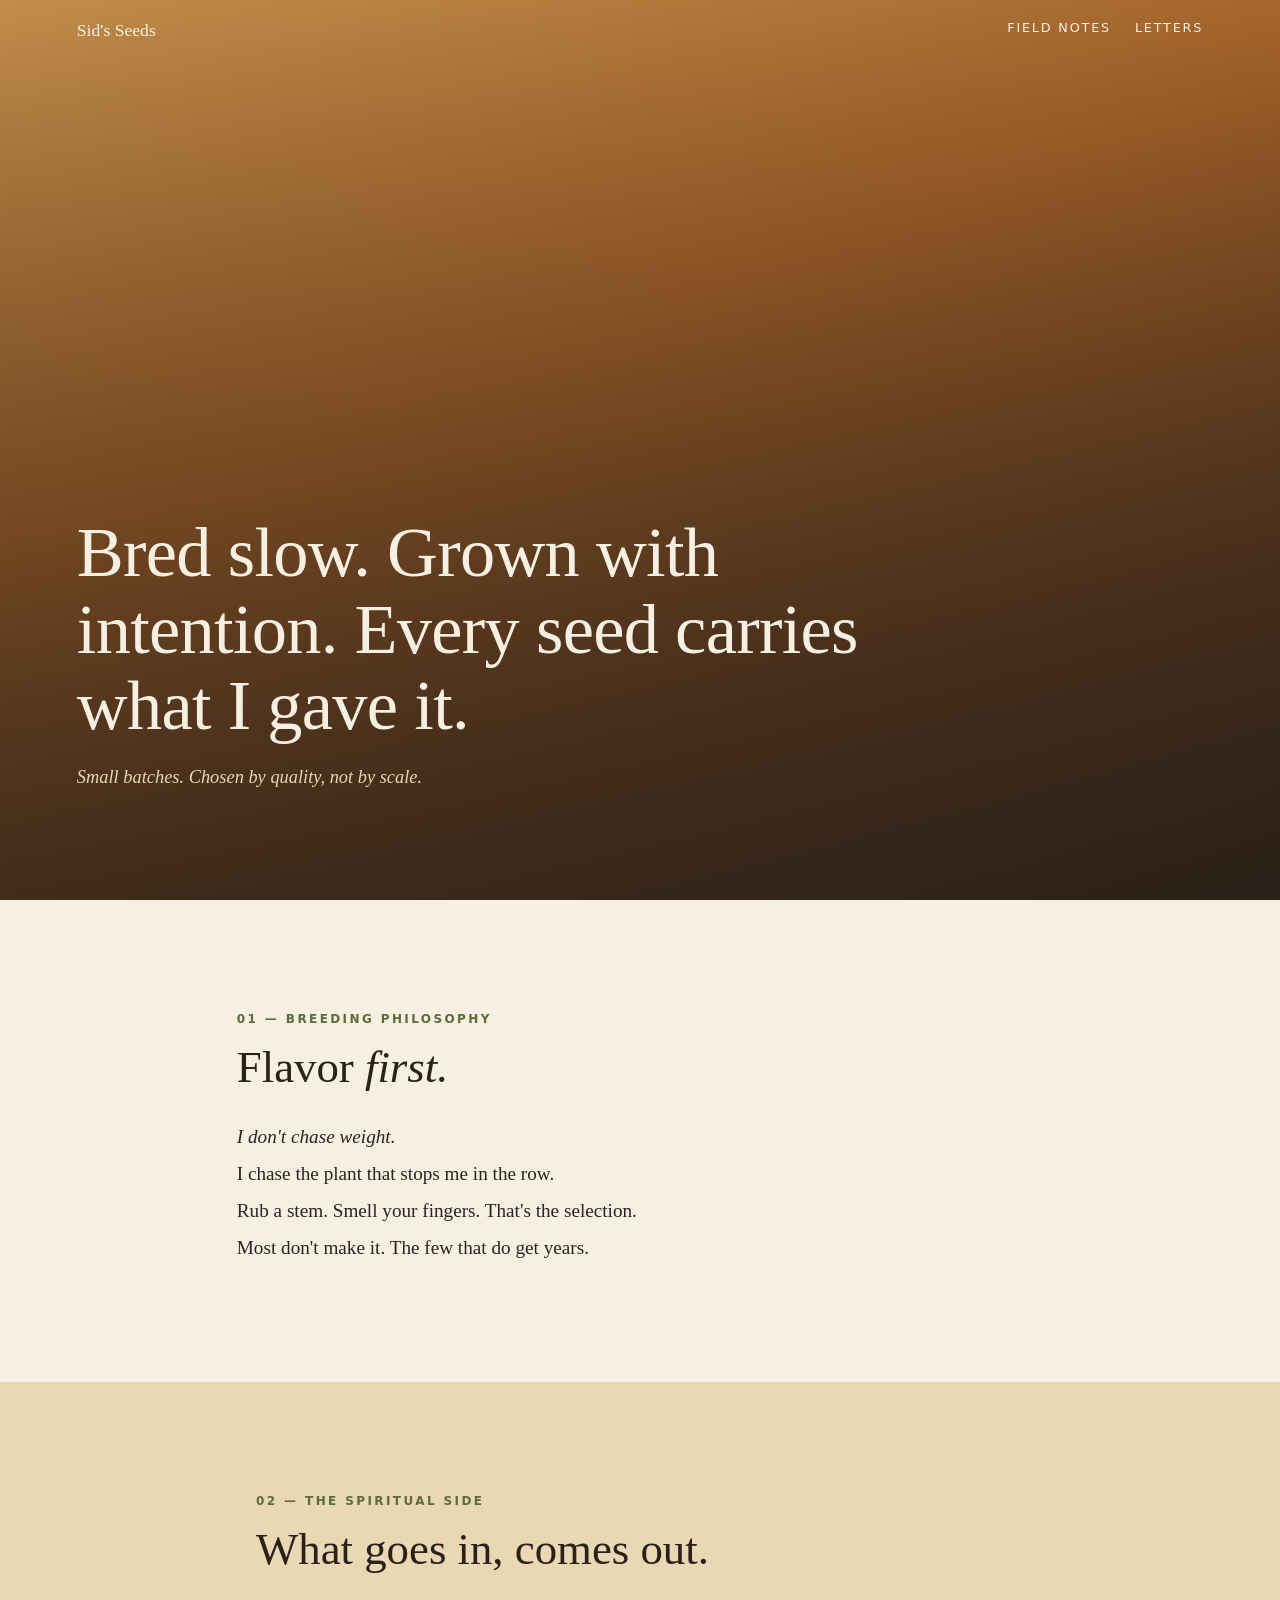
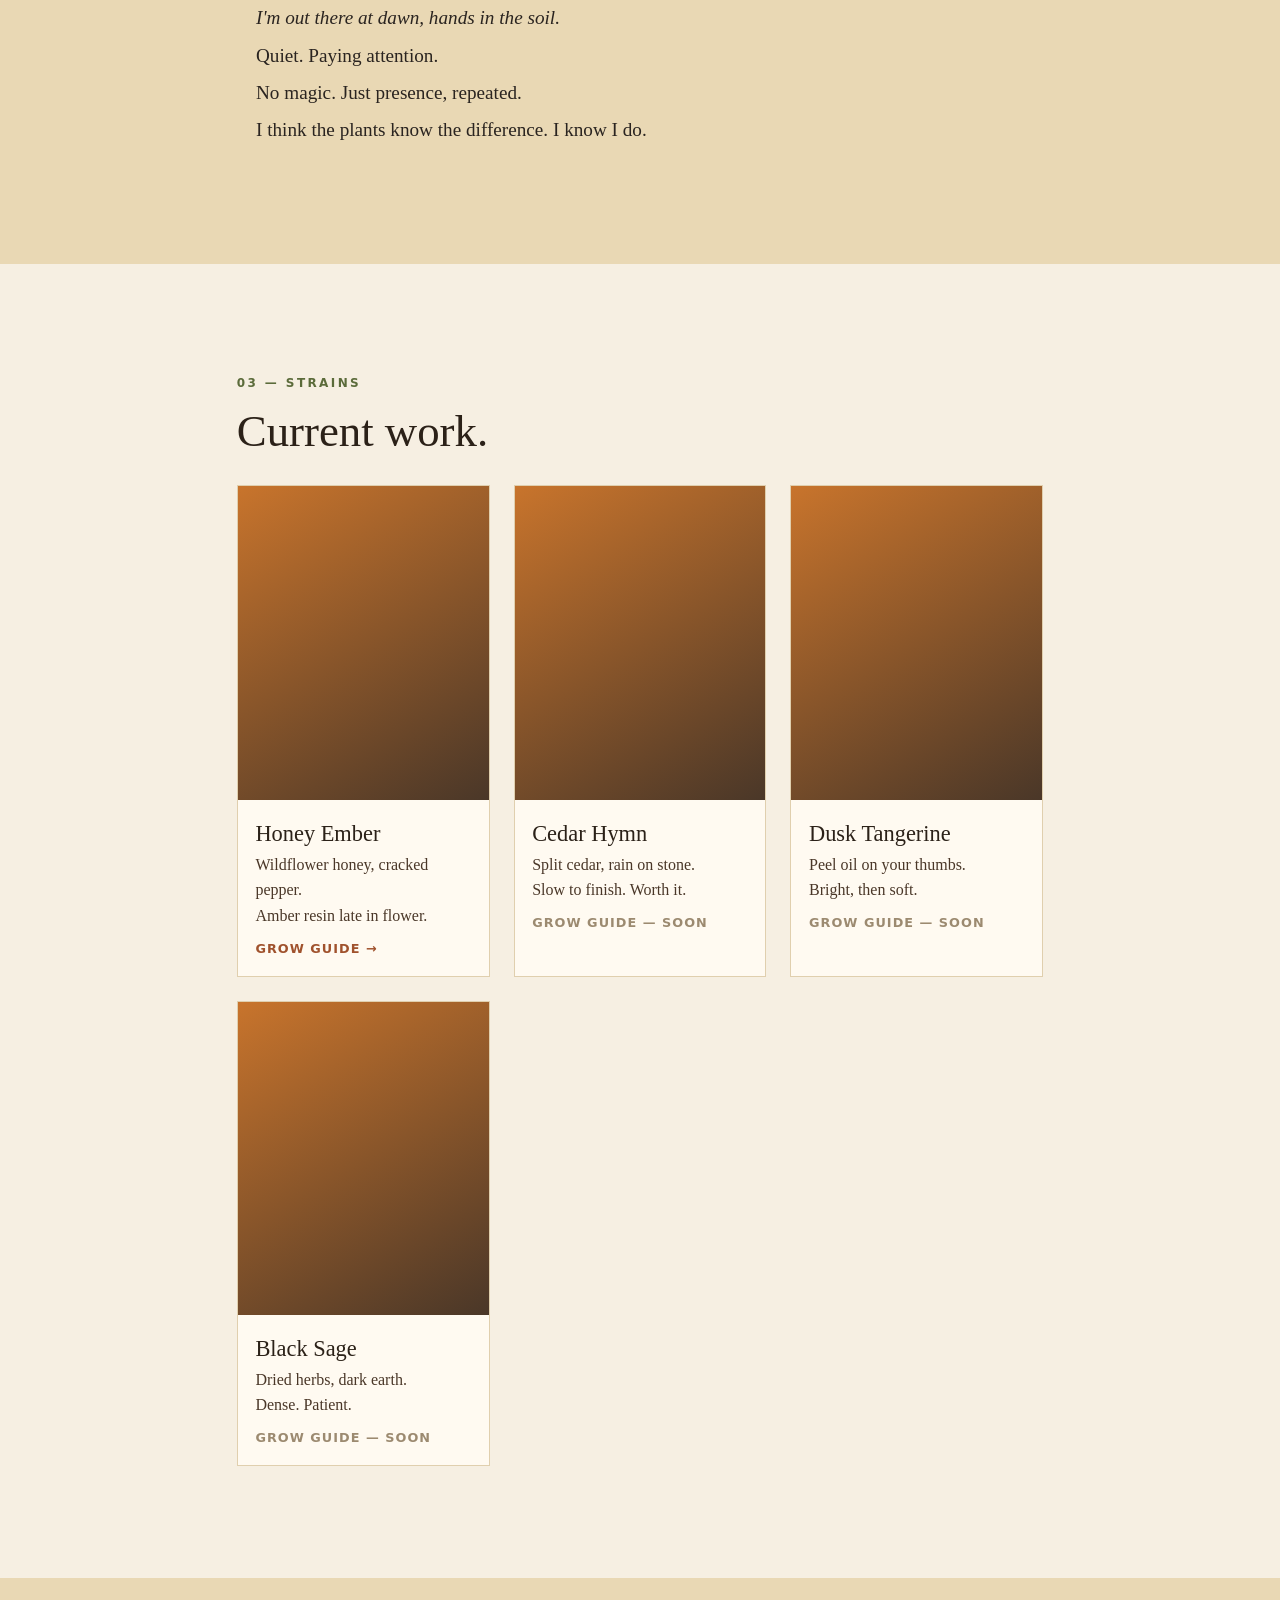
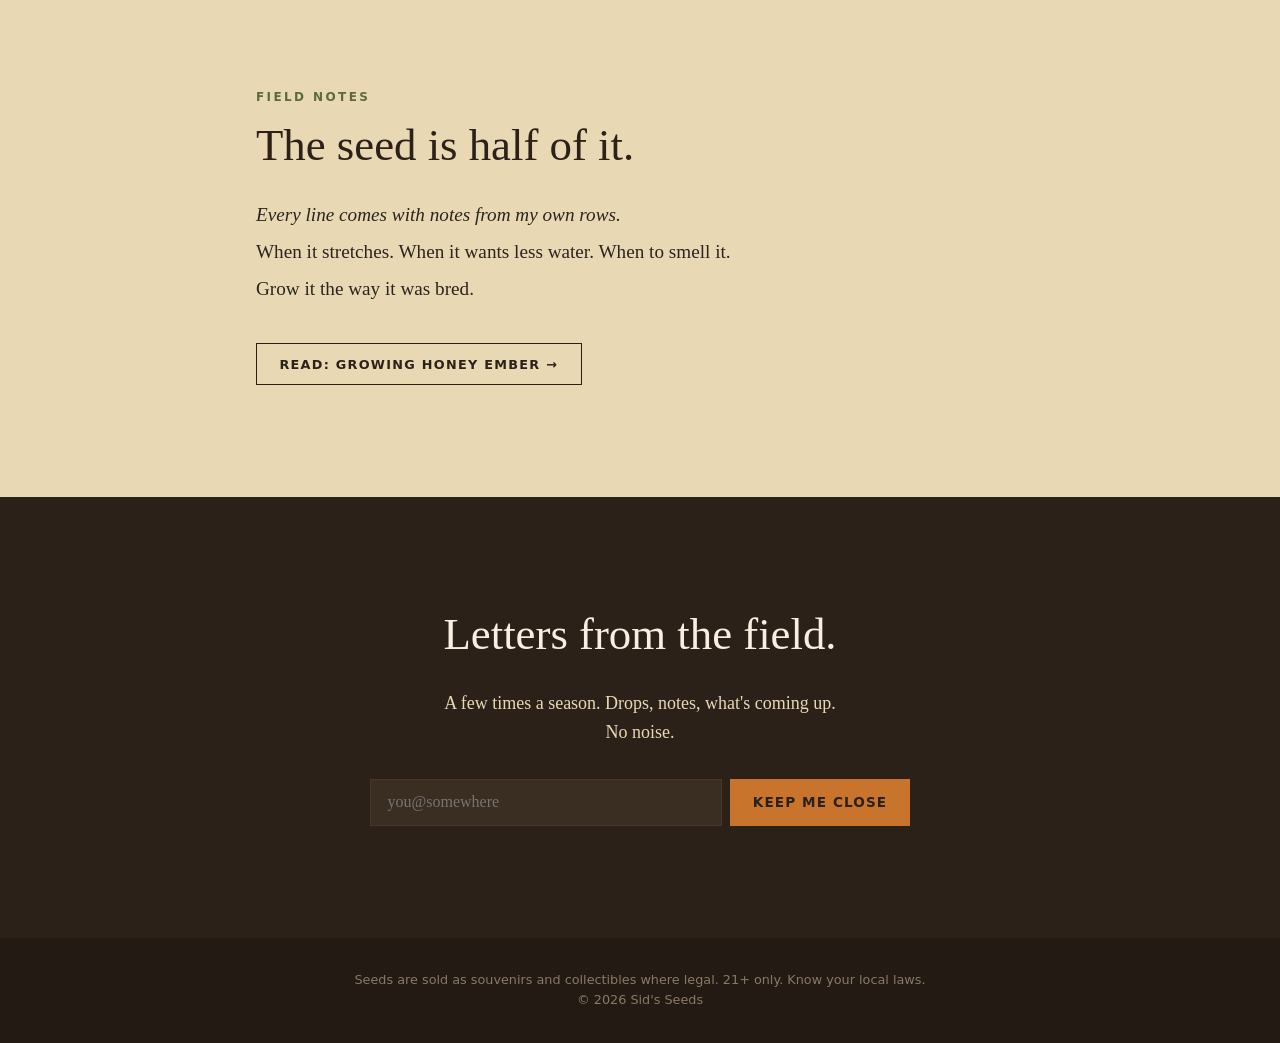
==== index.html @ 4c08809c "Flavor first" ====
<!DOCTYPE html>
<html lang="en">
<head>
<meta charset="utf-8">
<meta name="viewport" content="width=device-width, initial-scale=1">
<title>Sid's Seeds — Bred slow</title>
<meta name="description" content="Small-batch cannabis genetics bred for flavor and terpenes.">
<link rel="stylesheet" href="css/style.css">
</head>
<body>
<!-- PLACEHOLDER IMAGE: replace images/hero-golden-hour.jpg with your own golden-hour plant photo. Gradient shows until then. -->
<header class="hero">
  <nav class="nav"><a href="index.html" class="mark">Sid's Seeds</a><a href="#notes">Field notes</a><a href="#list">Letters</a></nav>
  <div class="hero-inner">
    <h1>Bred slow. Grown with intention. Every seed carries what I gave it.</h1>
    <p class="lede">Small batches. Chosen by quality, not by scale.</p>
  </div>
</header>

<main>
<section id="philosophy" class="section">
  <p class="eyebrow">01 — Breeding philosophy</p>
  <h2>Flavor <em>first.</em></h2>
  <div class="lines">
    <p>I don't chase weight.</p>
    <p>I chase the plant that stops me in the row.</p>
    <p>Rub a stem. Smell your fingers. That's the selection.</p>
    <p>Most don't make it. The few that do get years.</p>
  </div>
</section>

<section id="spirit" class="section alt">
  <p class="eyebrow">02 — The spiritual side</p>
  <h2>What goes in, comes out.</h2>
  <div class="lines">
    <p>I'm out there at dawn, hands in the soil.</p>
    <p>Quiet. Paying attention.</p>
    <p>No magic. Just presence, repeated.</p>
    <p>I think the plants know the difference. I know I do.</p>
  </div>
</section>

<section id="strains" class="section">
  <p class="eyebrow">03 — Strains</p>
  <h2>Current work.</h2>
  <!-- PLACEHOLDER STRAINS: names, notes, and images below are invented placeholders. Replace with real lines. -->
  <div class="cards">
    <article class="card">
      <div class="card-img" style="background:url('images/strain-honey-ember.jpg') center/cover,linear-gradient(150deg,var(--ember),var(--bark))"></div>
      <h3>Honey Ember</h3>
      <p>Wildflower honey, cracked pepper.</p>
      <p>Amber resin late in flower.</p>
      <a href="grow/honey-ember.html">Grow guide →</a>
    </article>
    <article class="card">
      <div class="card-img" style="background:url('images/strain-cedar-hymn.jpg') center/cover,linear-gradient(150deg,var(--ember),var(--bark))"></div>
      <h3>Cedar Hymn</h3>
      <p>Split cedar, rain on stone.</p>
      <p>Slow to finish. Worth it.</p>
      <a href="#notes" class="soon">Grow guide — soon</a>
    </article>
    <article class="card">
      <div class="card-img" style="background:url('images/strain-dusk-tangerine.jpg') center/cover,linear-gradient(150deg,var(--ember),var(--bark))"></div>
      <h3>Dusk Tangerine</h3>
      <p>Peel oil on your thumbs.</p>
      <p>Bright, then soft.</p>
      <a href="#notes" class="soon">Grow guide — soon</a>
    </article>
    <article class="card">
      <div class="card-img" style="background:url('images/strain-black-sage.jpg') center/cover,linear-gradient(150deg,var(--ember),var(--bark))"></div>
      <h3>Black Sage</h3>
      <p>Dried herbs, dark earth.</p>
      <p>Dense. Patient.</p>
      <a href="#notes" class="soon">Grow guide — soon</a>
    </article>
  </div>
</section>

<section id="notes" class="section alt">
  <p class="eyebrow">Field notes</p>
  <h2>The seed is half of it.</h2>
  <div class="lines">
    <p>Every line comes with notes from my own rows.</p>
    <p>When it stretches. When it wants less water. When to smell it.</p>
    <p>Grow it the way it was bred.</p>
  </div>
  <p><a class="btn-ghost" href="grow/honey-ember.html">Read: Growing Honey Ember →</a></p>
</section>

<section id="list" class="section invite">
  <h2>Letters from the field.</h2>
  <p>A few times a season. Drops, notes, what's coming up.<br>No noise.</p>
  <!-- No backend: wire action/method to your email provider (see README). -->
  <form class="signup" action="#" method="post" onsubmit="return seedSignup(event)">
    <label for="email" class="sr">Email</label>
    <input id="email" name="email" type="email" placeholder="you@somewhere" required>
    <button type="submit">Keep me close</button>
  </form>
  <p class="form-msg" id="form-msg" hidden>Thank you. I'll write when there's something worth saying.</p>
</section>
</main>

<footer class="footer">
  <p>Seeds are sold as souvenirs and collectibles where legal. 21+ only. Know your local laws.</p>
  <p>© 2026 Sid's Seeds</p>
</footer>
<script src="js/main.js"></script>
</body>
</html>
---- css/style.css ----
:root{
  --soil:#2b2118; --bark:#4a3728; --clay:#a0522d; --ember:#c8742c;
  --wheat:#e9d8b4; --cream:#f6efe2; --moss:#5b6b3a; --ink:#2a2420;
  --serif:"Iowan Old Style","Palatino Linotype",Palatino,Georgia,serif;
  --sans:"Avenir Next","Segoe UI",system-ui,sans-serif;
}
*{box-sizing:border-box;margin:0}
body{background:var(--cream);color:var(--ink);font:18px/1.6 var(--serif)}
a{color:var(--clay)}
.sr{position:absolute;left:-9999px}
.hero{
  --hero:url('../images/hero-golden-hour.jpg');
  min-height:100vh;display:flex;flex-direction:column;color:var(--cream);
  background:linear-gradient(180deg,rgba(43,33,24,.25),rgba(43,33,24,.75)),
    var(--hero) center/cover no-repeat,
    linear-gradient(160deg,#f2b25c 0%,#c8742c 40%,#6b3f1f 75%,#2b2118 100%);
}
.hero-small{min-height:55vh}
.nav{display:flex;gap:1.5rem;padding:1.25rem 6vw;font:500 .8rem var(--sans);letter-spacing:.14em;text-transform:uppercase}
.nav a{color:var(--cream);text-decoration:none}
.nav .mark{margin-right:auto;font-family:var(--serif);text-transform:none;letter-spacing:0;font-size:1.1rem}
.hero-inner{margin:auto 0 12vh;padding:0 6vw;max-width:62rem}
.hero h1{font-weight:400;font-size:clamp(2.1rem,6vw,4.4rem);line-height:1.08;letter-spacing:-.01em}
.lede{margin-top:1.25rem;font-style:italic;color:var(--wheat);font-size:1.15rem}
.section{padding:clamp(4rem,10vw,7rem) 6vw;max-width:60rem;margin:0 auto}
.alt{background:var(--wheat);max-width:none}
.alt>*{max-width:48rem;margin-left:auto;margin-right:auto}
.eyebrow{font:600 .75rem var(--sans);letter-spacing:.2em;text-transform:uppercase;color:var(--moss);margin-bottom:1rem}
.hero .eyebrow{color:var(--wheat)}
h2{font-weight:400;font-size:clamp(1.8rem,4vw,2.8rem);line-height:1.15;margin-bottom:1.75rem;color:var(--soil)}
.lines p{margin:.4rem 0;font-size:1.2rem}
.lines p:first-child{font-style:italic}
.cards{display:grid;gap:1.5rem;grid-template-columns:repeat(auto-fit,minmax(13rem,1fr))}
.card{background:#fffaf1;border:1px solid #e0cfae;padding:0 0 1.25rem}
.card-img{aspect-ratio:4/5;background:linear-gradient(rgba(0,0,0,0),rgba(0,0,0,0)),var(--img) center/cover,linear-gradient(150deg,var(--ember),var(--bark));margin-bottom:1rem}
.card h3,.card p,.card a{padding:0 1.1rem}
.card h3{font-weight:400;font-size:1.4rem;color:var(--soil)}
.card p{font-size:1rem;color:var(--bark)}
.card a{display:block;margin-top:.75rem;font:600 .8rem var(--sans);letter-spacing:.08em;text-transform:uppercase;text-decoration:none}
.card .soon{color:#9c8a70}
.btn-ghost{display:inline-block;margin-top:2rem;padding:.8rem 1.4rem;border:1px solid var(--soil);color:var(--soil);text-decoration:none;font:600 .8rem var(--sans);letter-spacing:.1em;text-transform:uppercase}
.btn-ghost:hover{background:var(--soil);color:var(--cream)}
.invite{text-align:center;max-width:none;background:var(--soil);color:var(--wheat)}
.invite h2{color:var(--cream)}
.signup{display:flex;gap:.5rem;justify-content:center;flex-wrap:wrap;margin-top:2rem}
.signup input{flex:1 1 16rem;max-width:22rem;padding:.85rem 1rem;border:1px solid var(--bark);background:#3a2d22;color:var(--cream);font:1rem var(--serif)}
.signup button{padding:.85rem 1.4rem;border:0;background:var(--ember);color:var(--soil);font:600 .85rem var(--sans);letter-spacing:.08em;text-transform:uppercase;cursor:pointer}
.form-msg{margin-top:2rem;font-style:italic}
.footer{padding:2rem 6vw;font:.8rem/1.6 var(--sans);color:#8a7a64;text-align:center;background:#221a13}
@media(max-width:600px){body{font-size:17px}.nav{gap:1rem}.nav a:not(.mark){font-size:.7rem}}
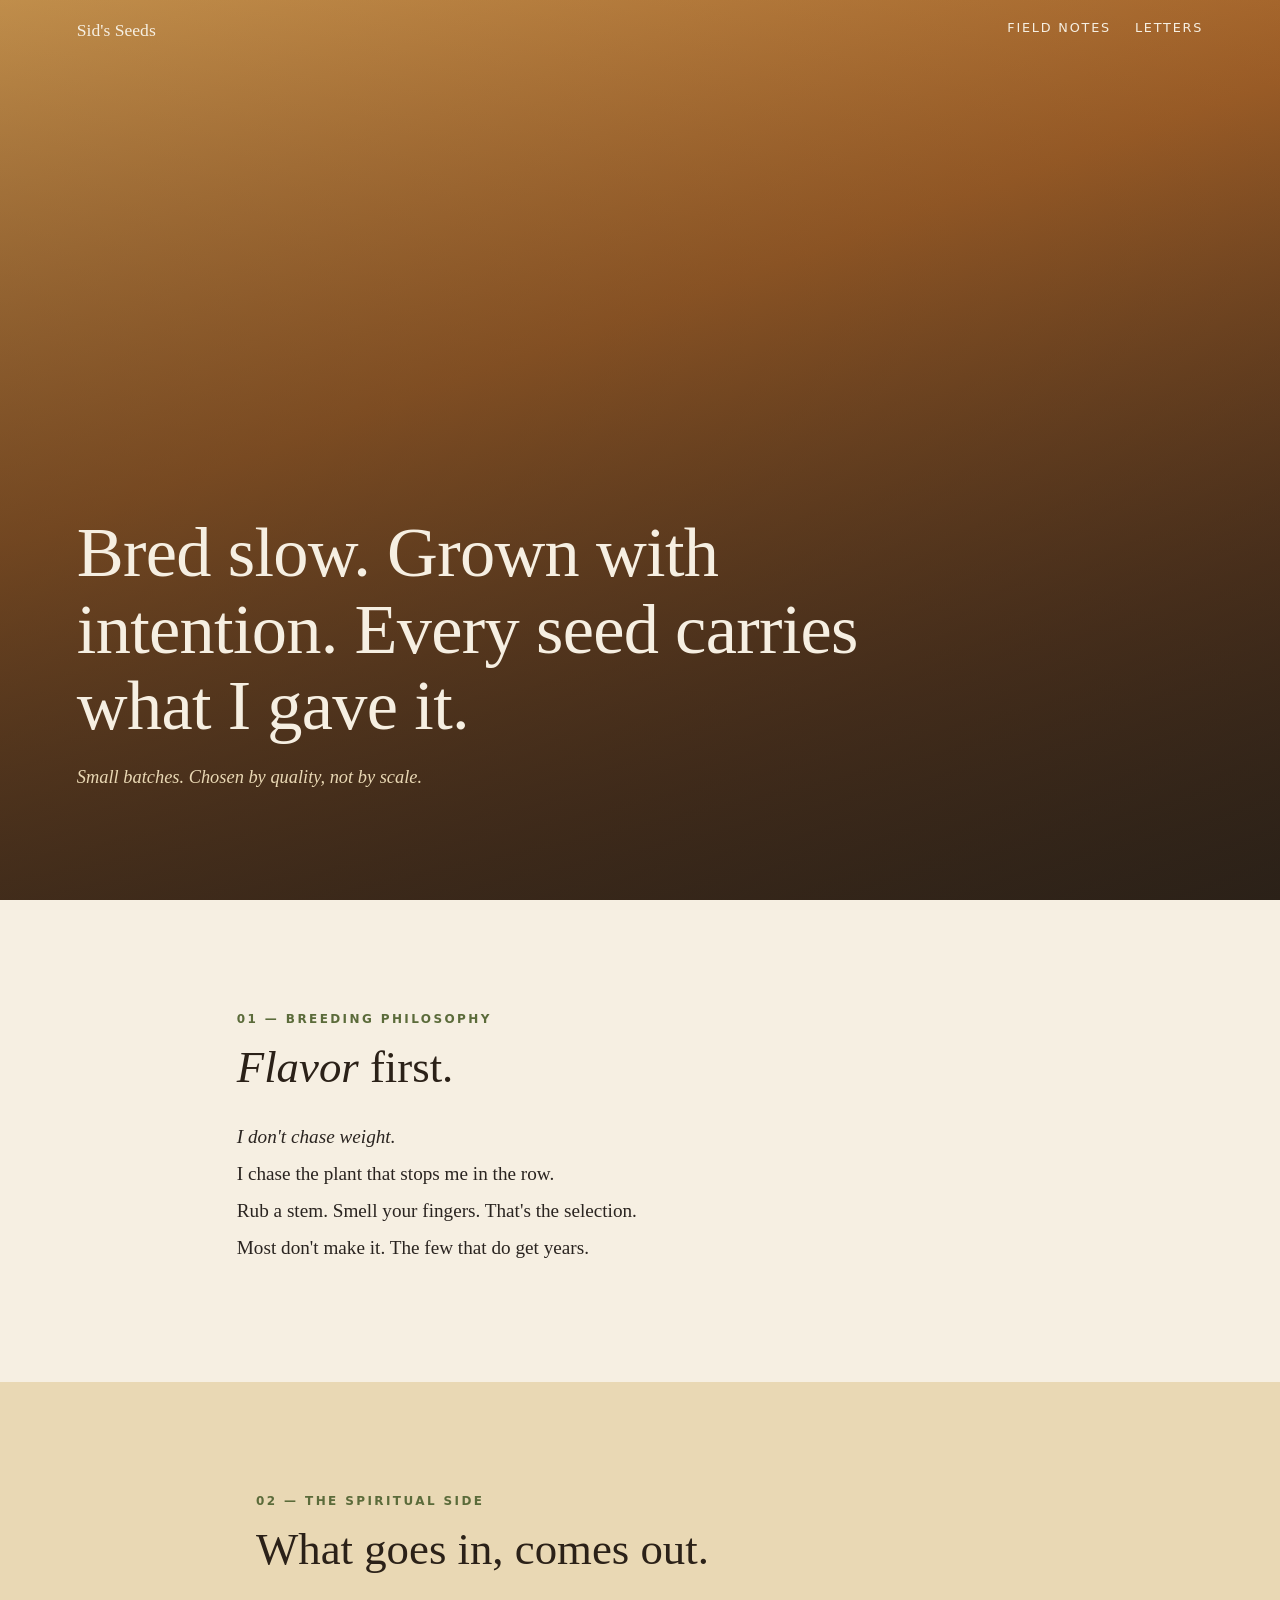
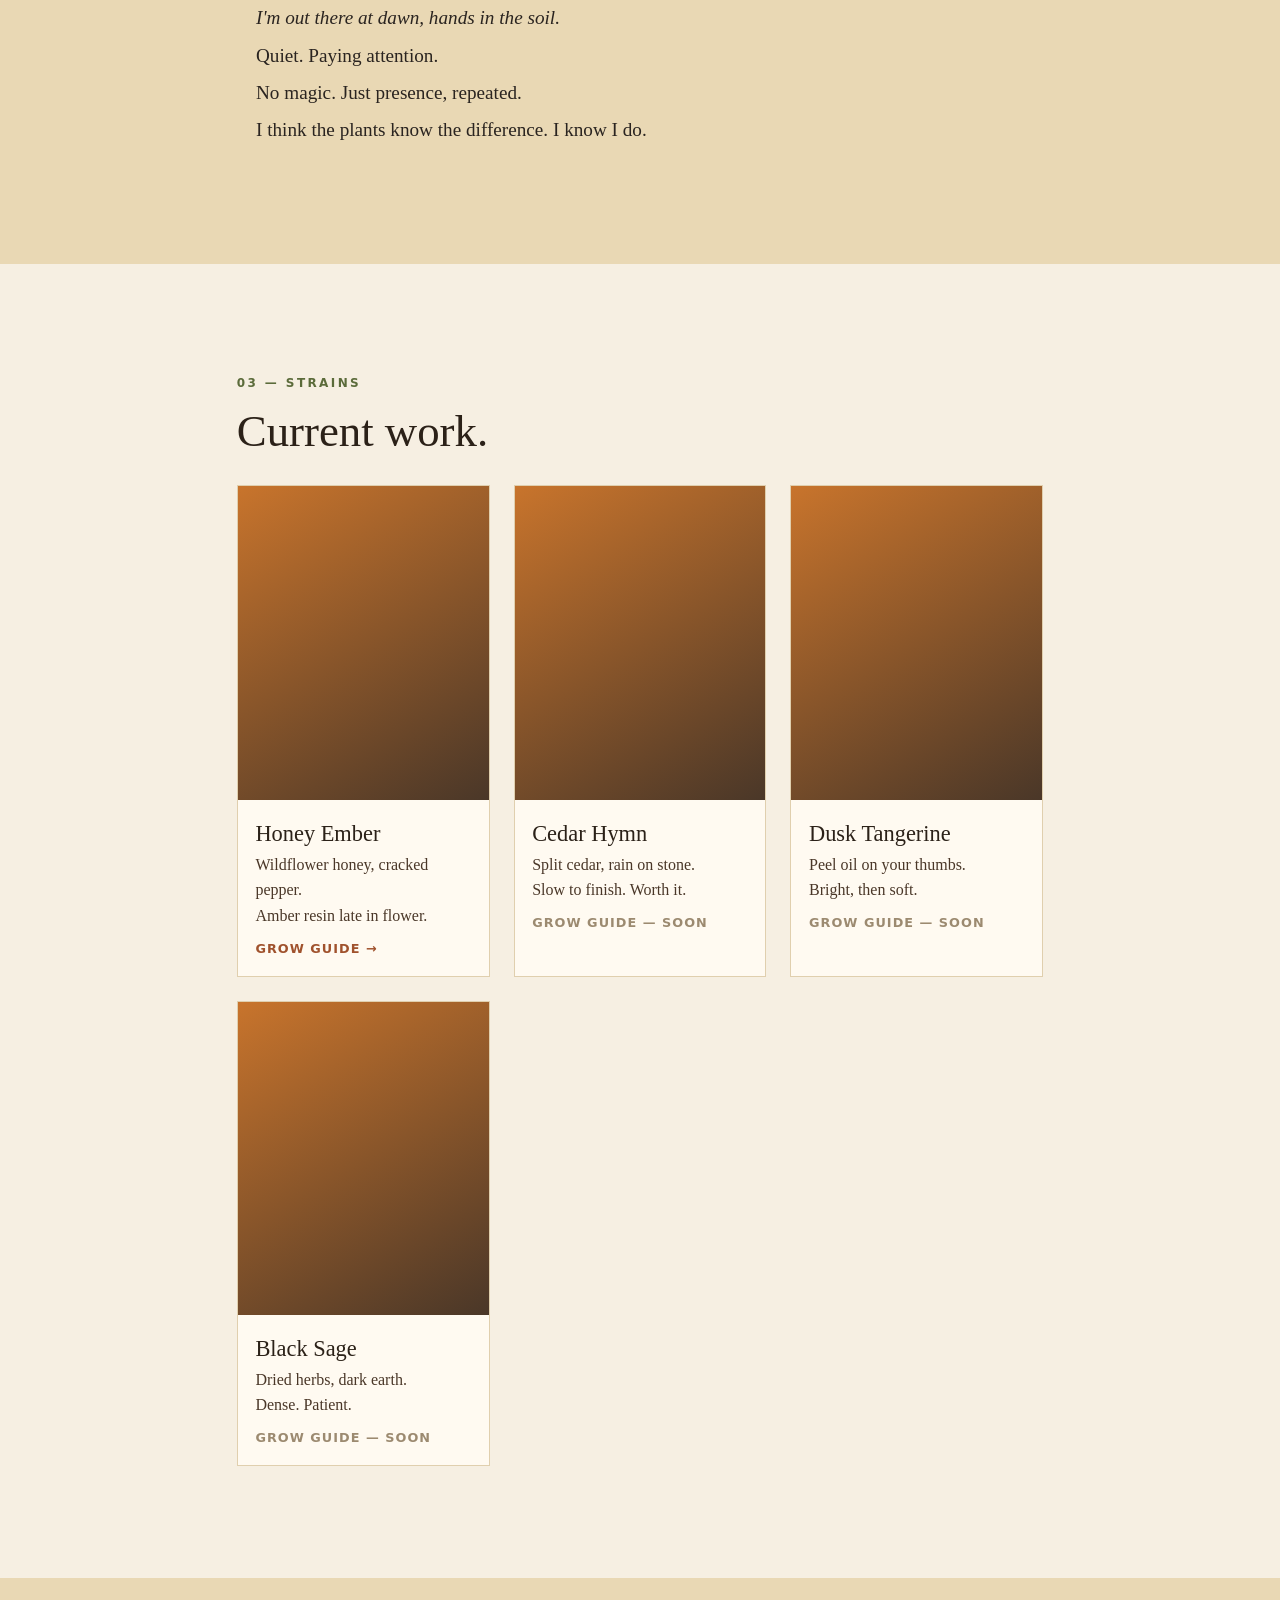
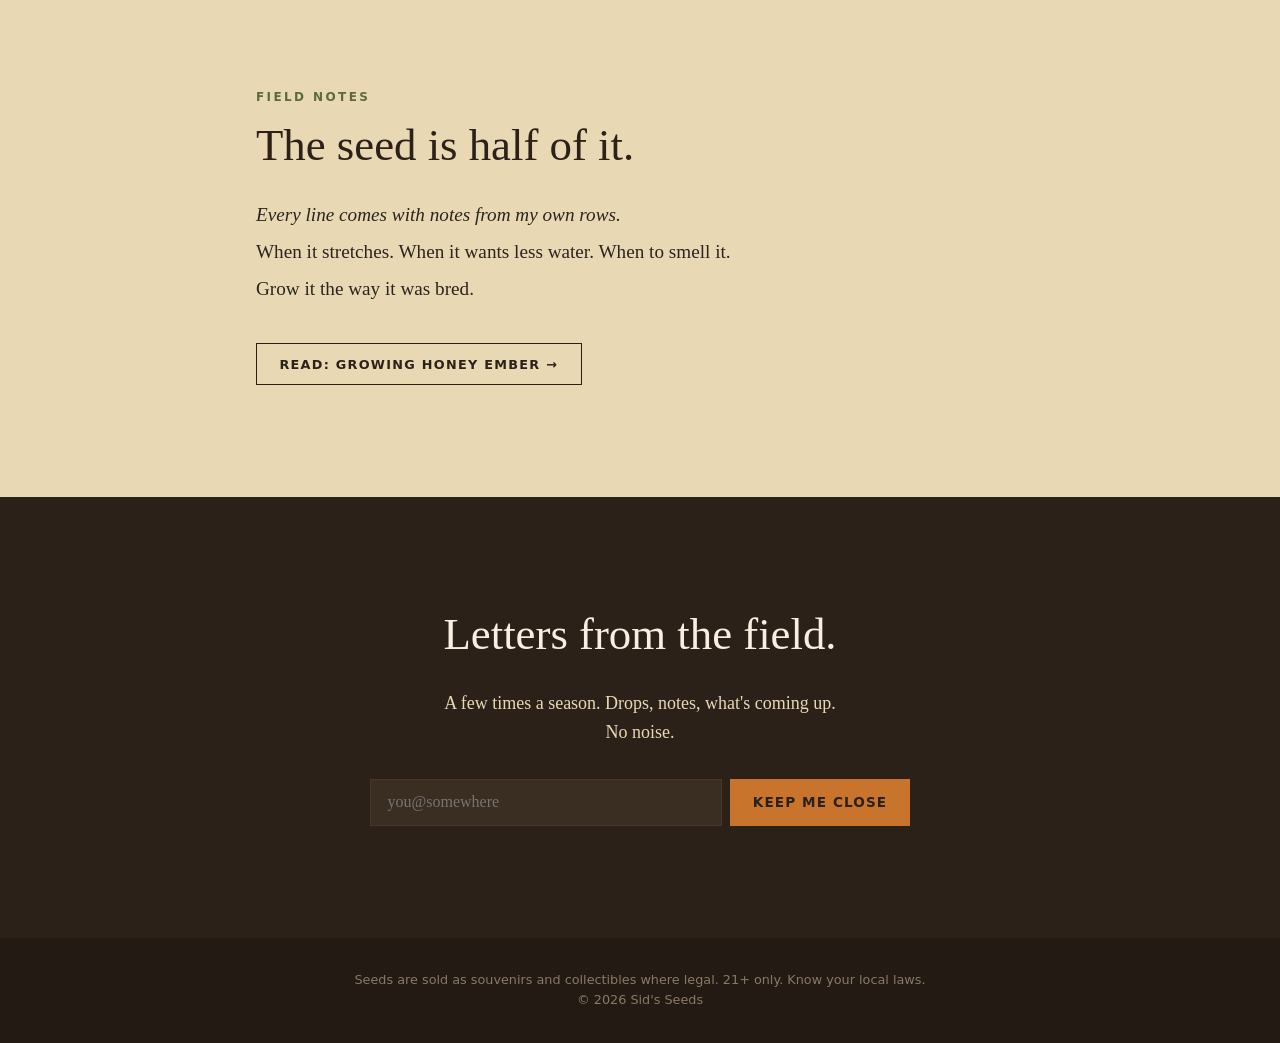
==== commit 69b99693: "Emphasize flavor" ====
--- a/index.html
+++ b/index.html
@@ -20,7 +20,7 @@
 <main>
 <section id="philosophy" class="section">
   <p class="eyebrow">01 — Breeding philosophy</p>
-  <h2>Flavor <em>first.</em></h2>
+  <h2><em>Flavor</em> first.</h2>
   <div class="lines">
     <p>I don't chase weight.</p>
     <p>I chase the plant that stops me in the row.</p>
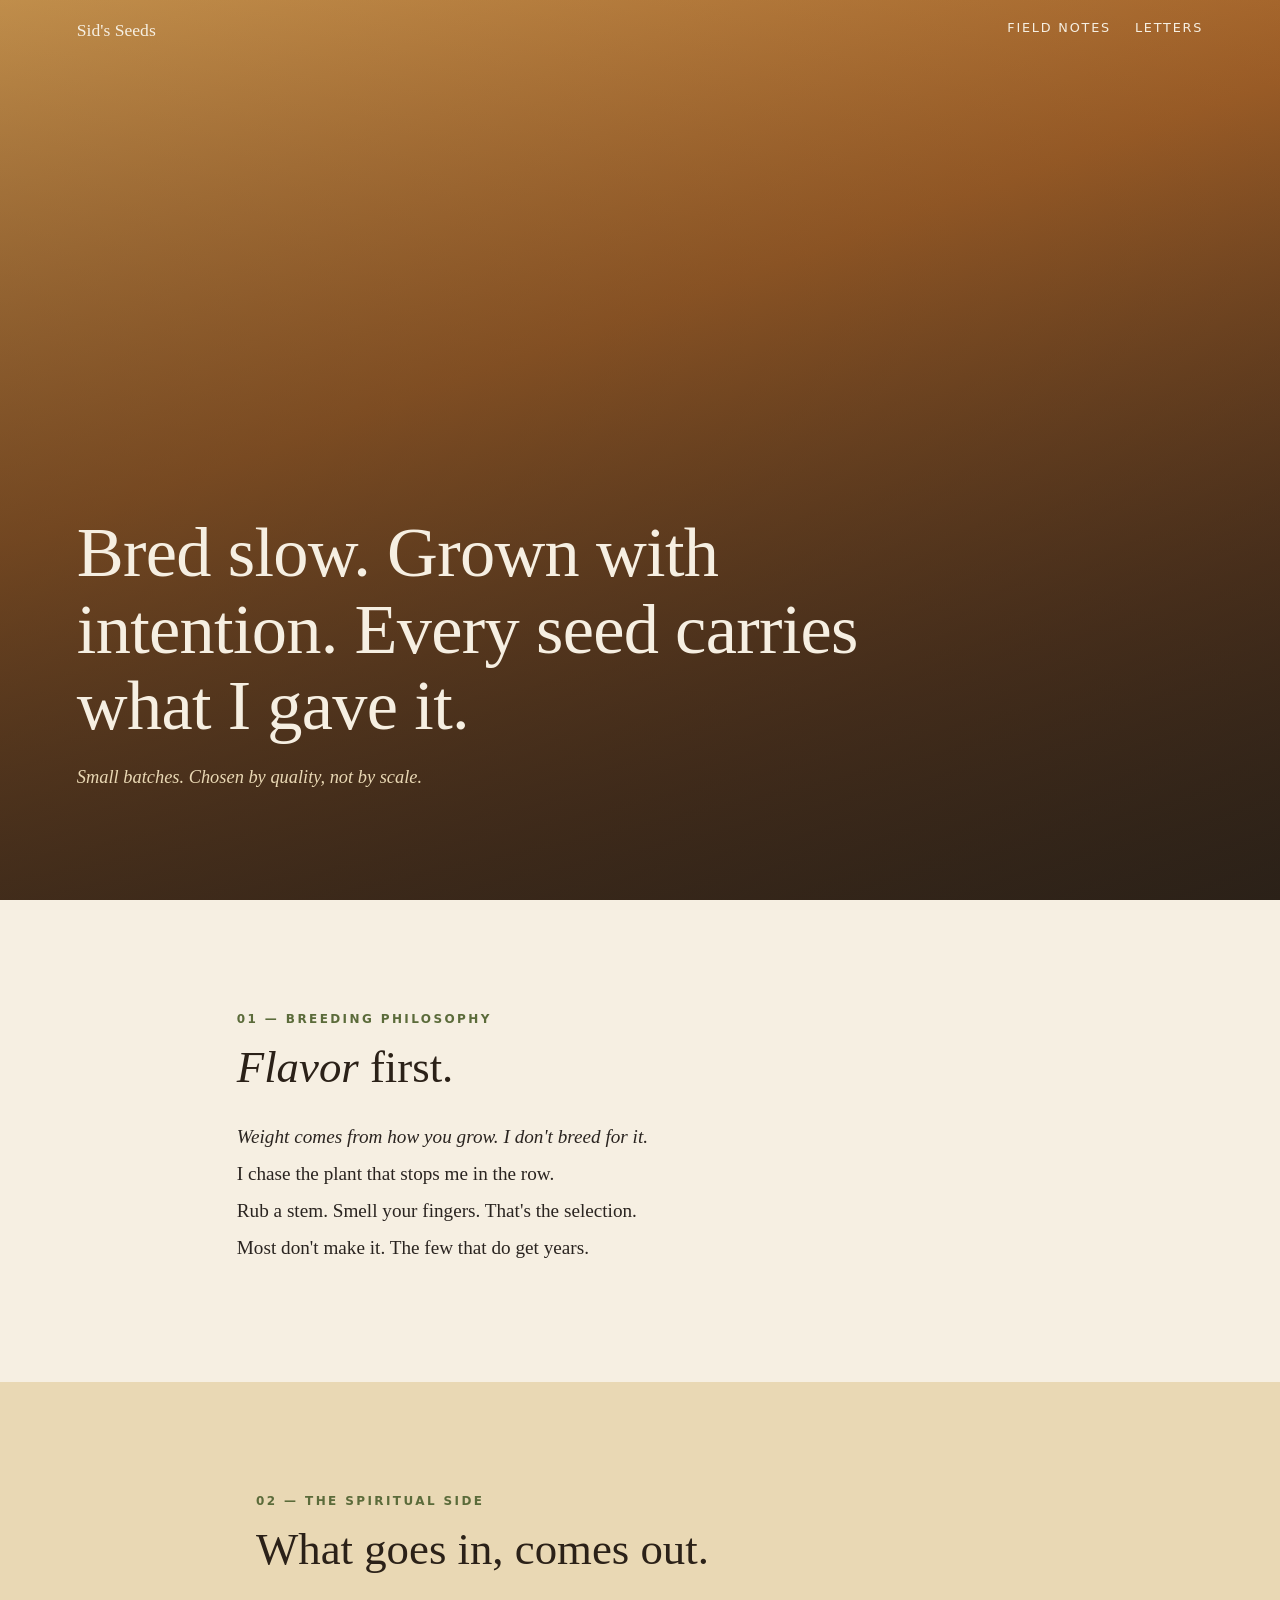
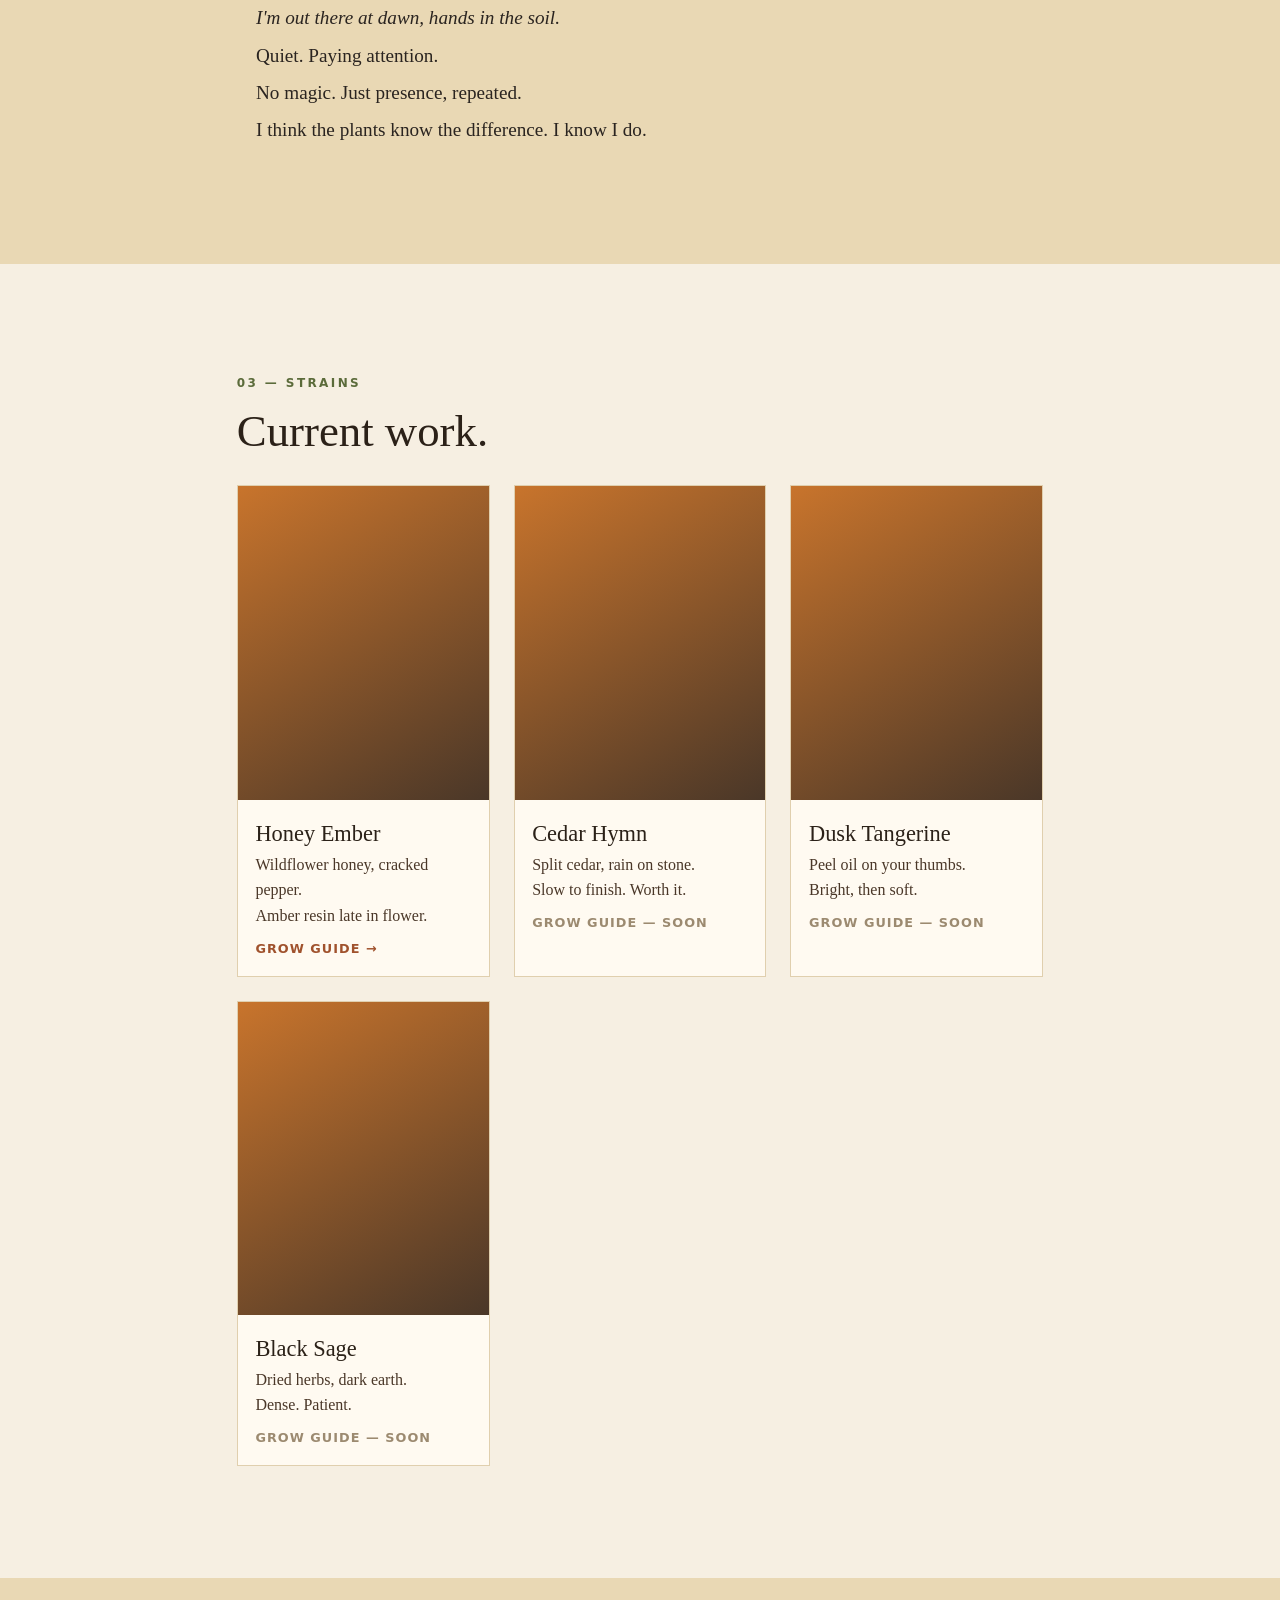
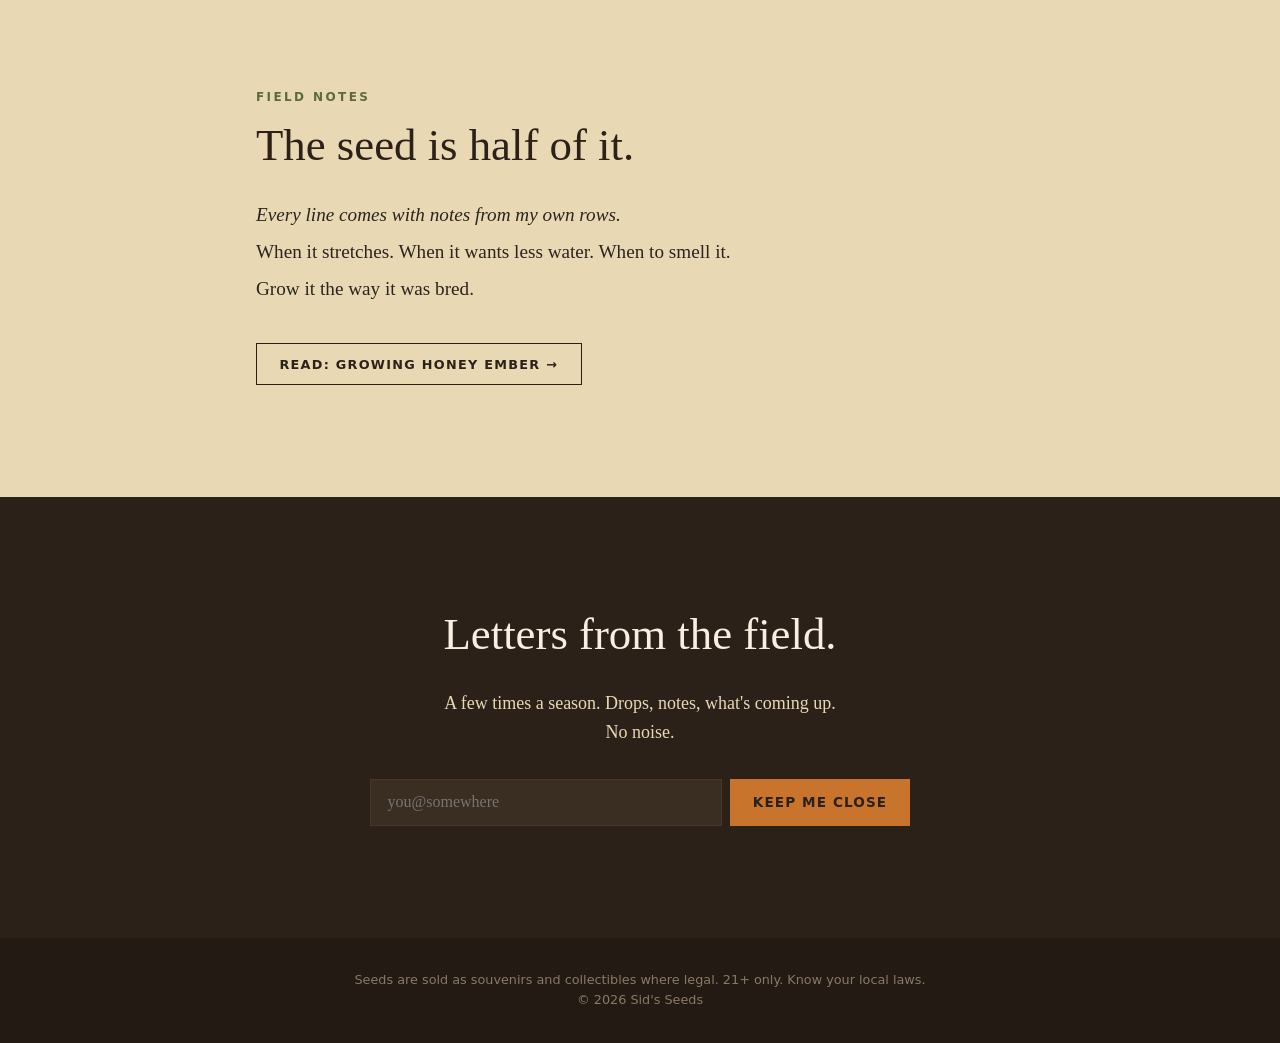
==== commit 58833ddf: "Reframe yield lines" ====
--- a/index.html
+++ b/index.html
@@ -22,7 +22,7 @@
   <p class="eyebrow">01 — Breeding philosophy</p>
   <h2><em>Flavor</em> first.</h2>
   <div class="lines">
-    <p>I don't chase weight.</p>
+    <p>Weight comes from how you grow. I don't breed for it.</p>
     <p>I chase the plant that stops me in the row.</p>
     <p>Rub a stem. Smell your fingers. That's the selection.</p>
     <p>Most don't make it. The few that do get years.</p>
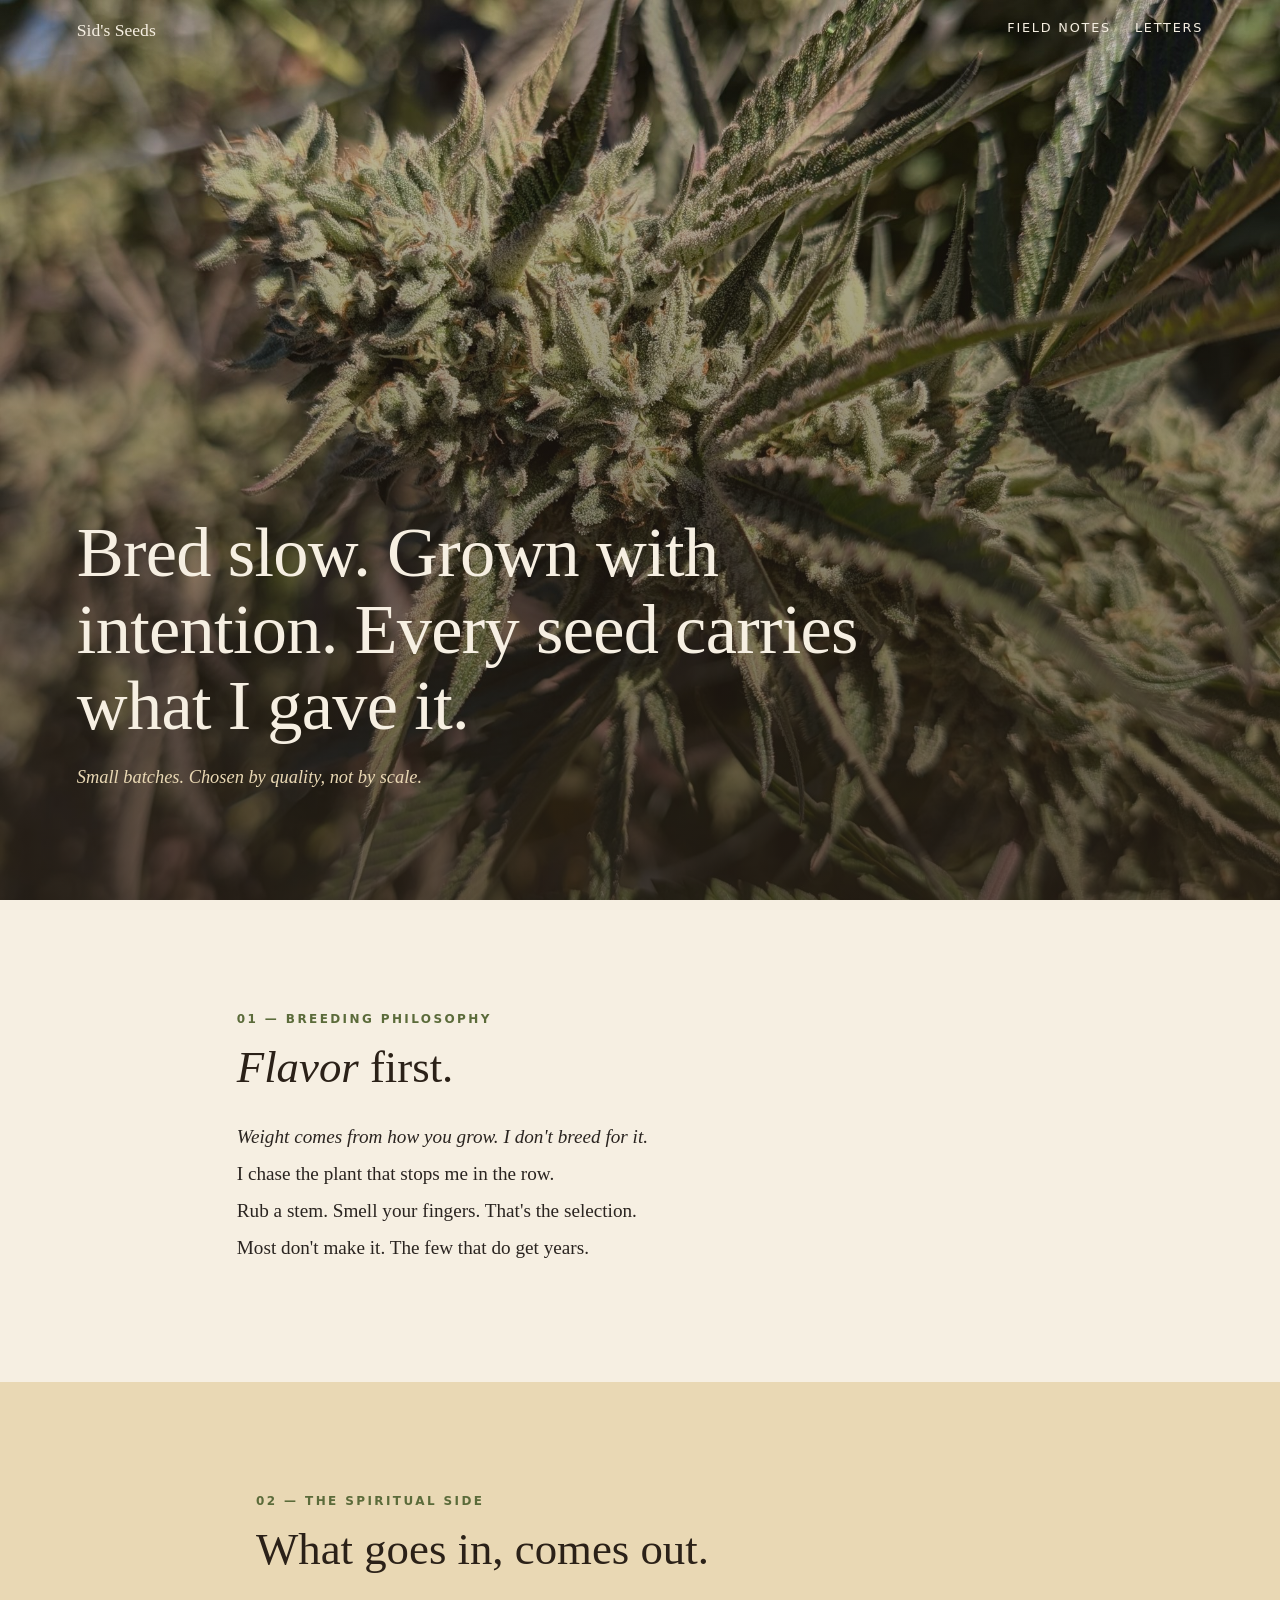
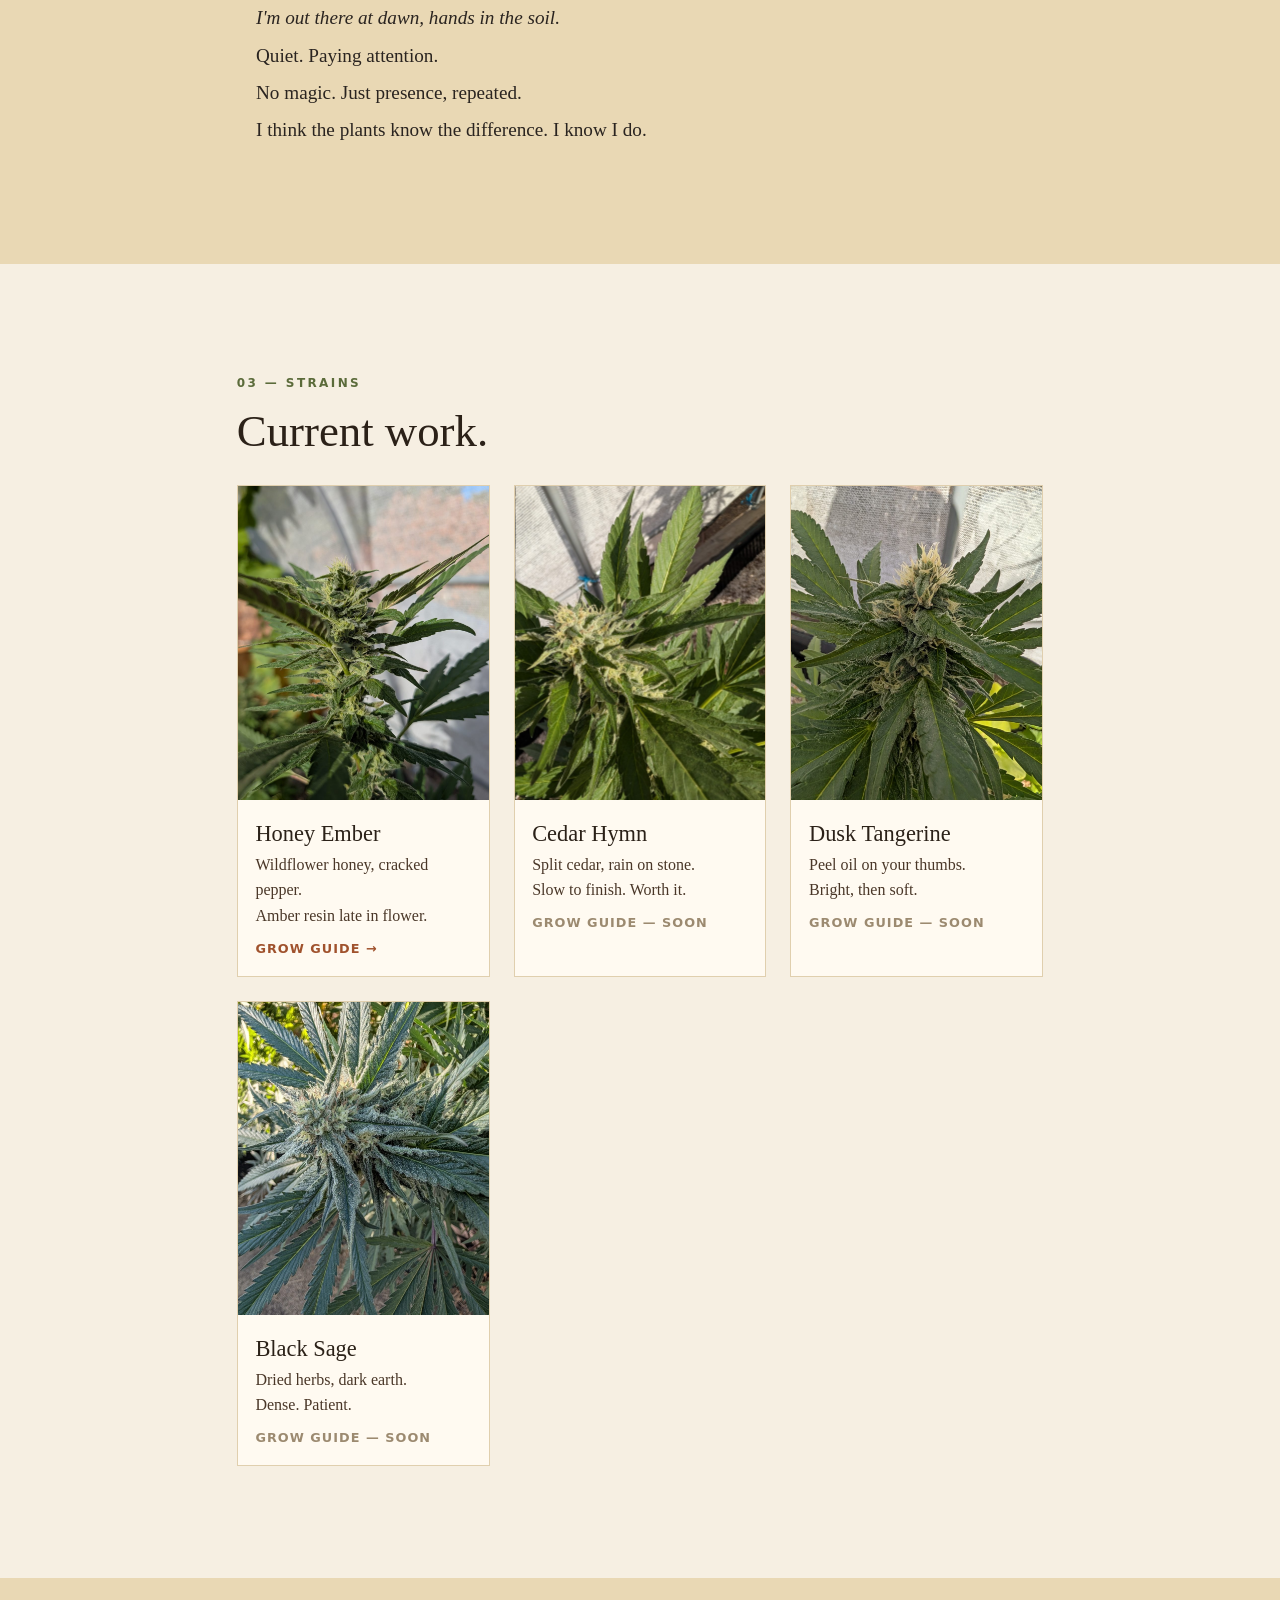
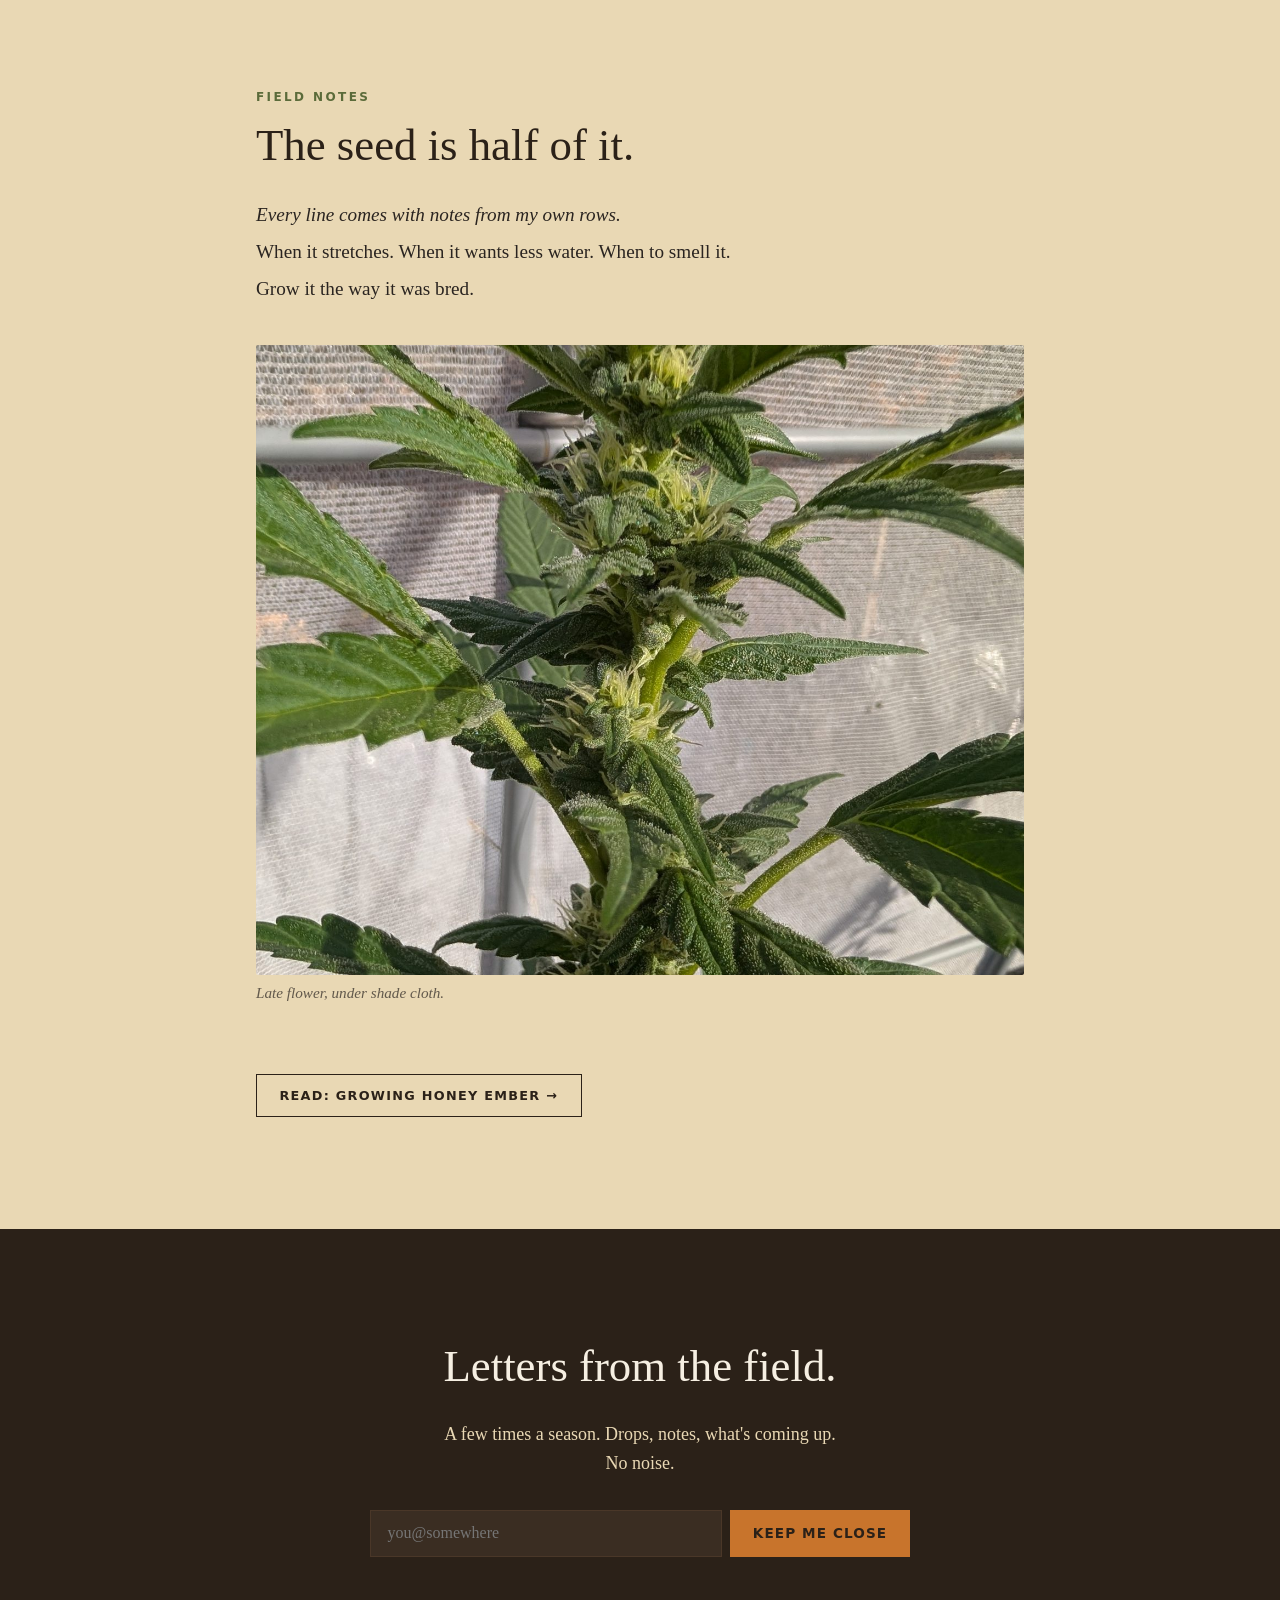
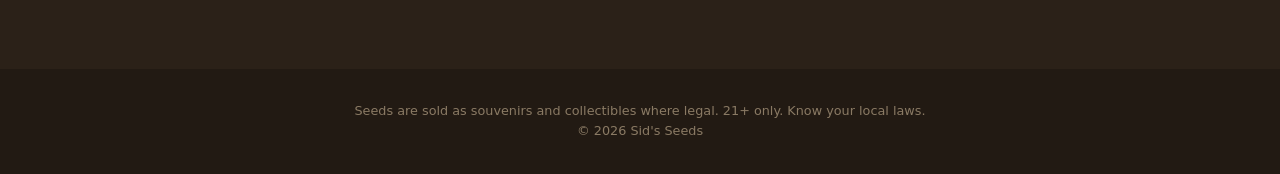
==== commit 3b884b8b: "Add Sid's photos" ====
--- a/index.html
+++ b/index.html
@@ -84,6 +84,7 @@
     <p>When it stretches. When it wants less water. When to smell it.</p>
     <p>Grow it the way it was bred.</p>
   </div>
+  <figure class="photo"><img src="images/field-notes.jpg" alt="Flowering cannabis plant in the greenhouse" loading="lazy"><figcaption>Late flower, under shade cloth.</figcaption></figure>
   <p><a class="btn-ghost" href="grow/honey-ember.html">Read: Growing Honey Ember →</a></p>
 </section>
 
--- a/css/style.css
+++ b/css/style.css
@@ -48,3 +48,5 @@
 .form-msg{margin-top:2rem;font-style:italic}
 .footer{padding:2rem 6vw;font:.8rem/1.6 var(--sans);color:#8a7a64;text-align:center;background:#221a13}
 @media(max-width:600px){body{font-size:17px}.nav{gap:1rem}.nav a:not(.mark){font-size:.7rem}}
+
+.photo{margin:2.5rem auto}.photo img{display:block;width:100%;max-height:70vh;object-fit:cover;border-radius:2px}.photo figcaption{margin-top:.6rem;font:italic .95rem var(--serif,serif);opacity:.7}
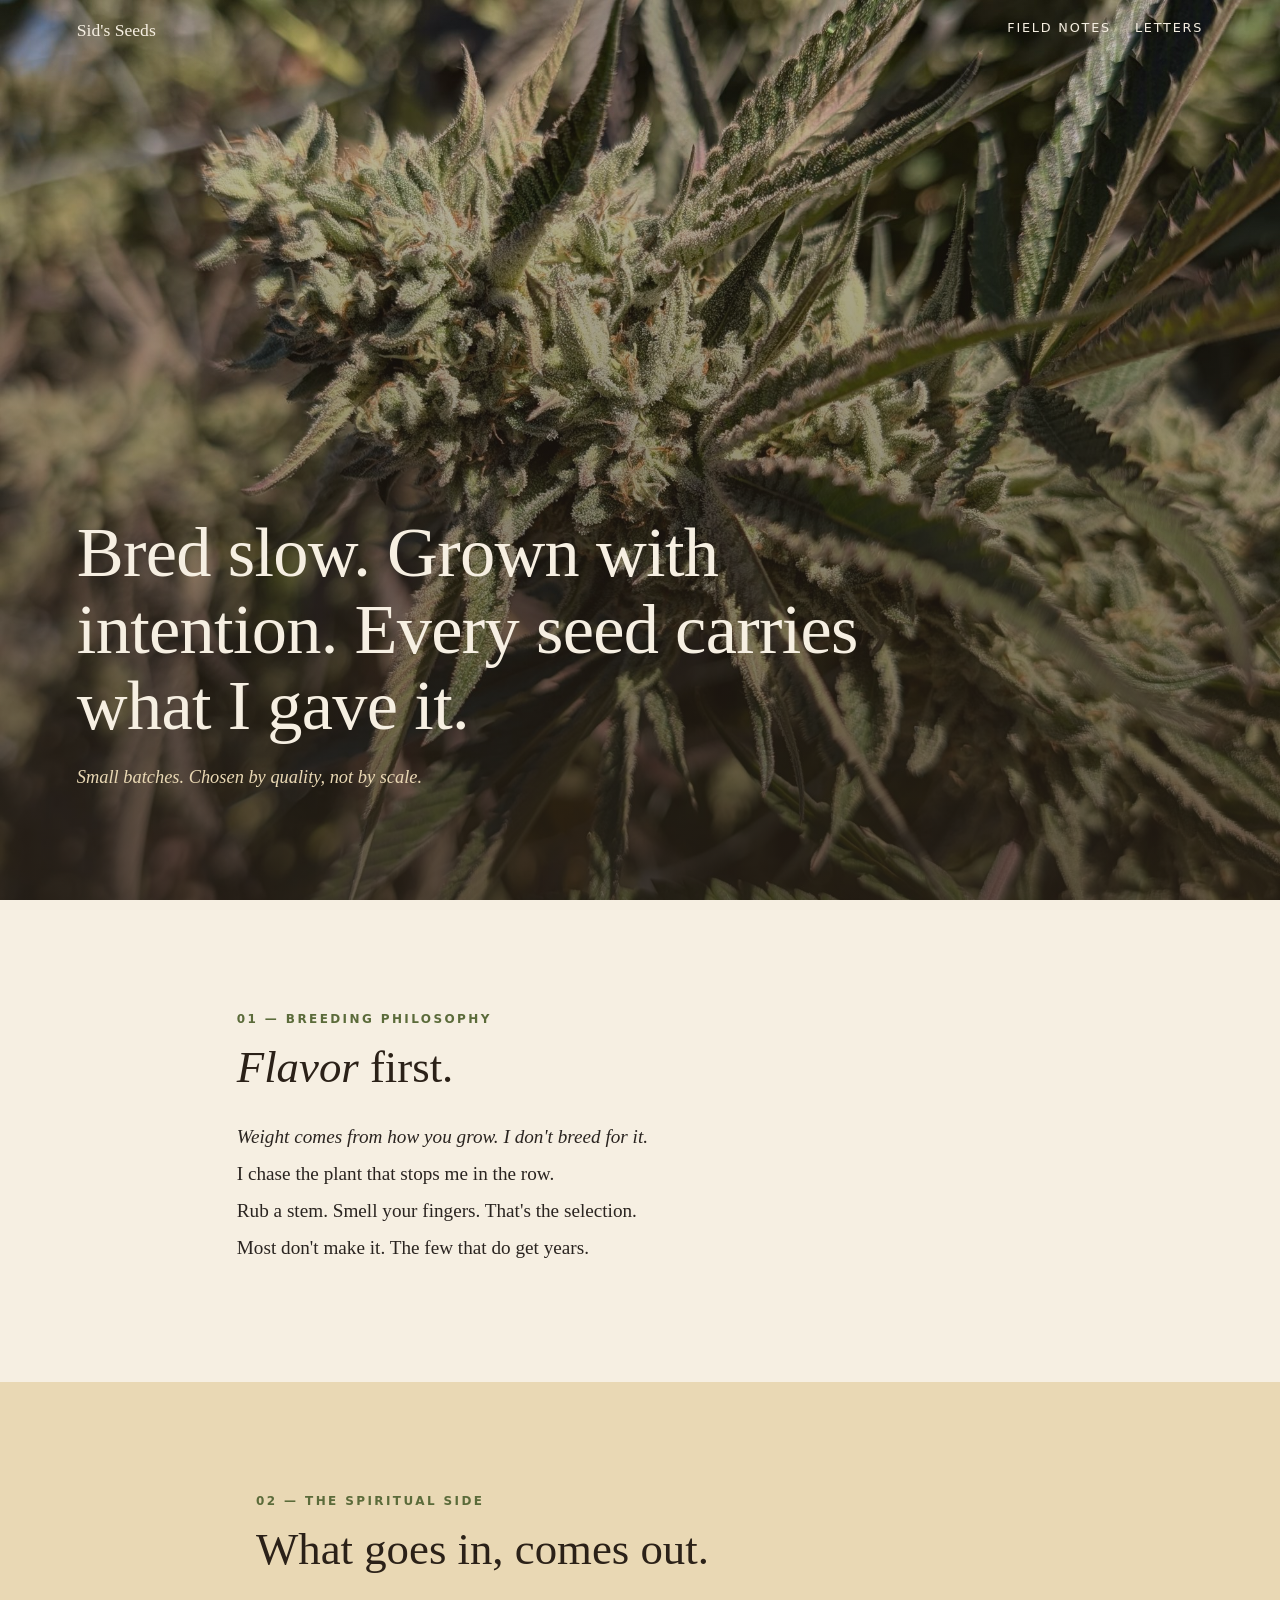
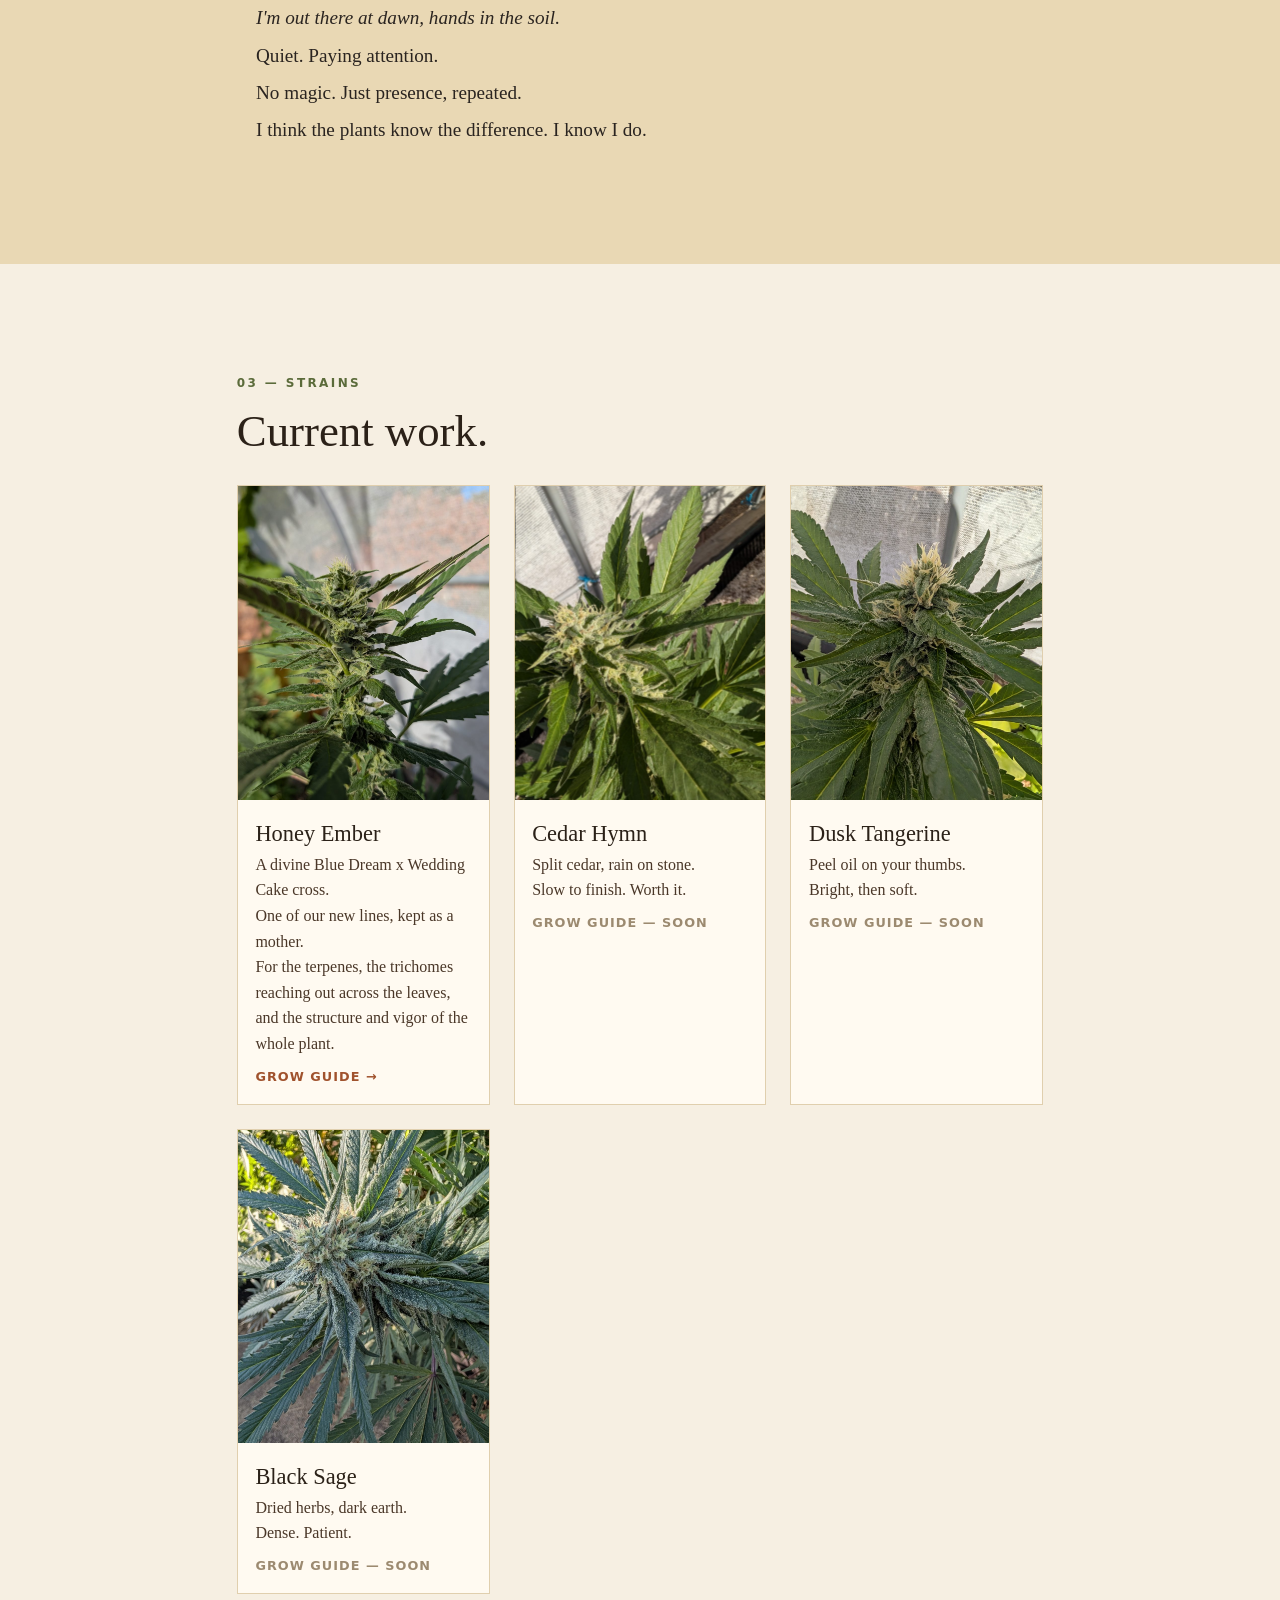
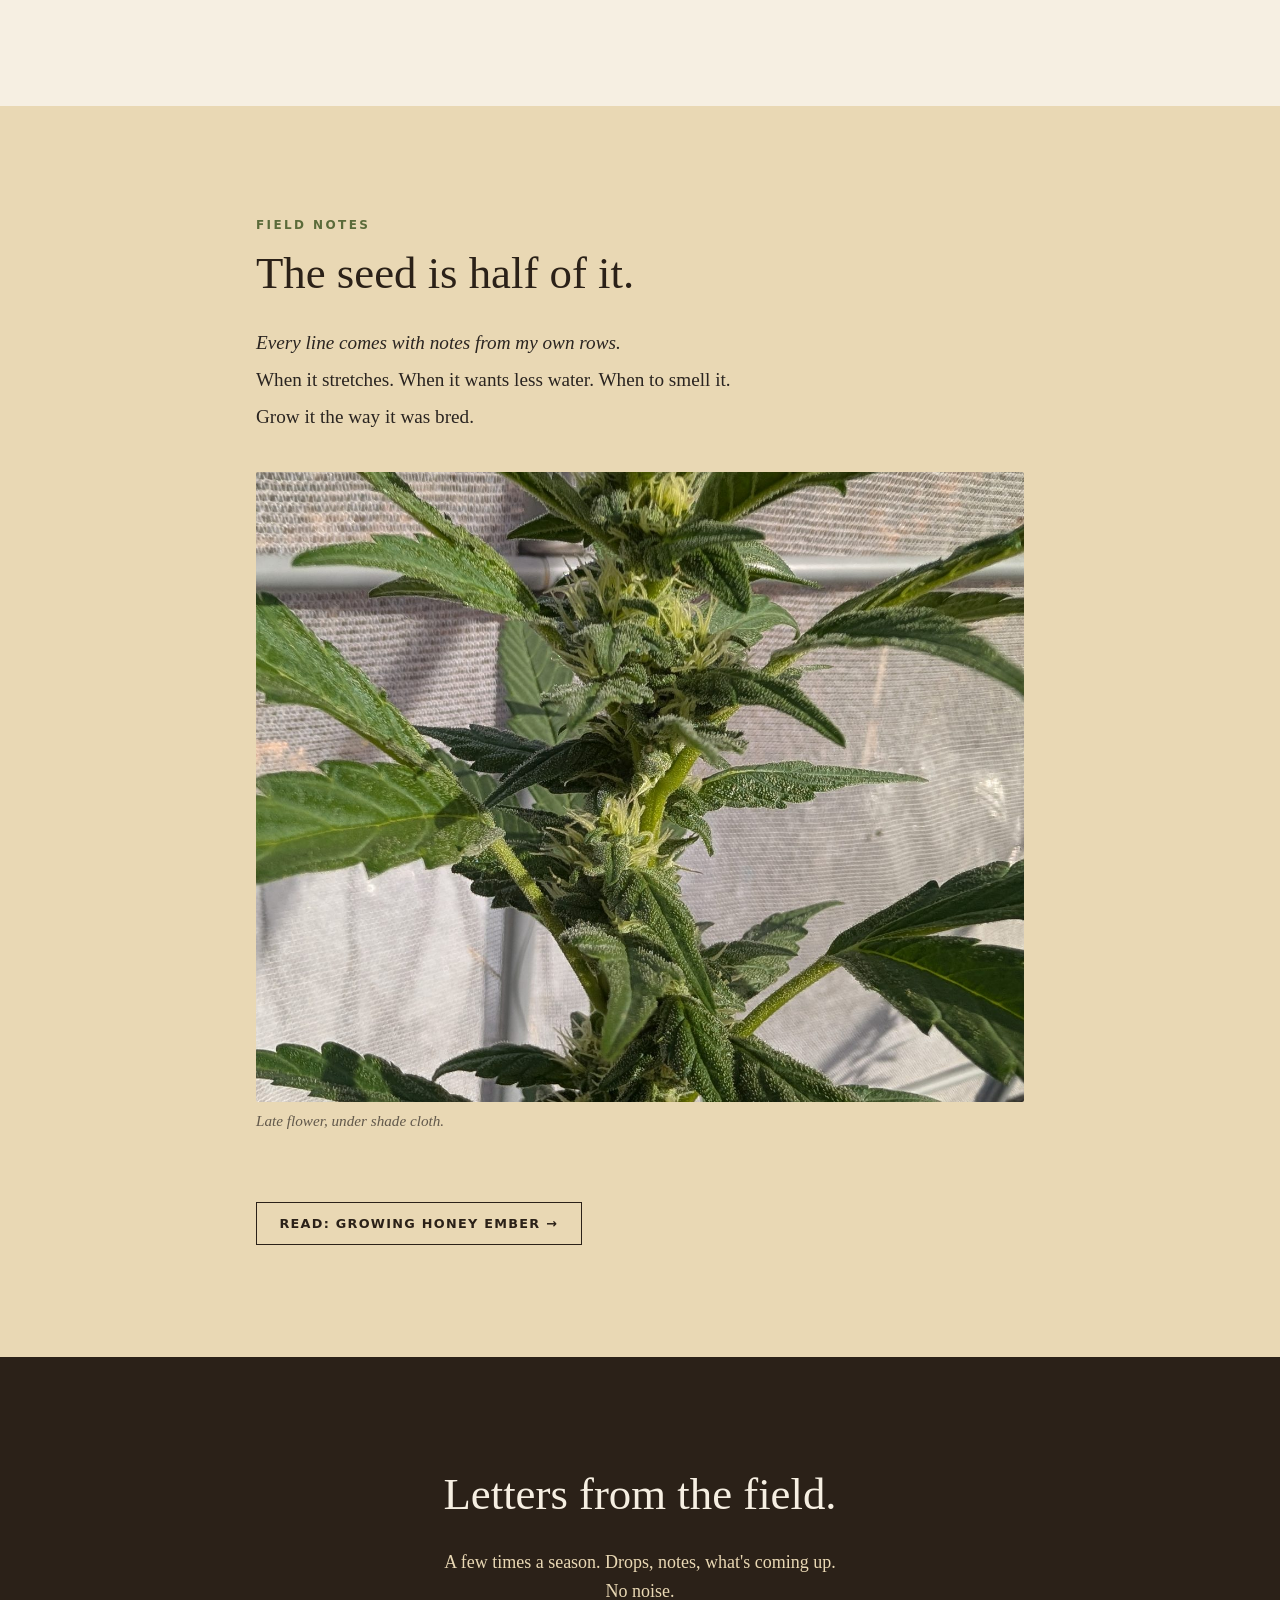
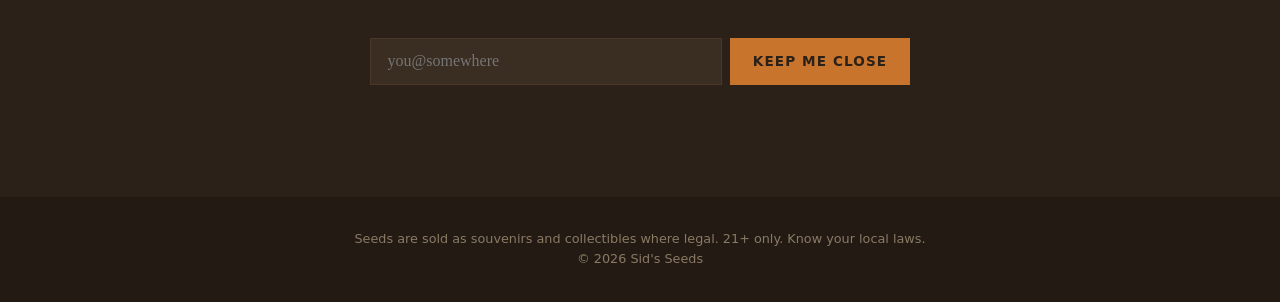
==== commit 6372c4a2: "Honey Ember description" ====
--- a/index.html
+++ b/index.html
@@ -48,8 +48,9 @@
     <article class="card">
       <div class="card-img" style="background:url('images/strain-honey-ember.jpg') center/cover,linear-gradient(150deg,var(--ember),var(--bark))"></div>
       <h3>Honey Ember</h3>
-      <p>Wildflower honey, cracked pepper.</p>
-      <p>Amber resin late in flower.</p>
+      <p>A divine Blue Dream x Wedding Cake cross.</p>
+      <p>One of our new lines, kept as a mother.</p>
+      <p>For the terpenes, the trichomes reaching out across the leaves, and the structure and vigor of the whole plant.</p>
       <a href="grow/honey-ember.html">Grow guide →</a>
     </article>
     <article class="card">
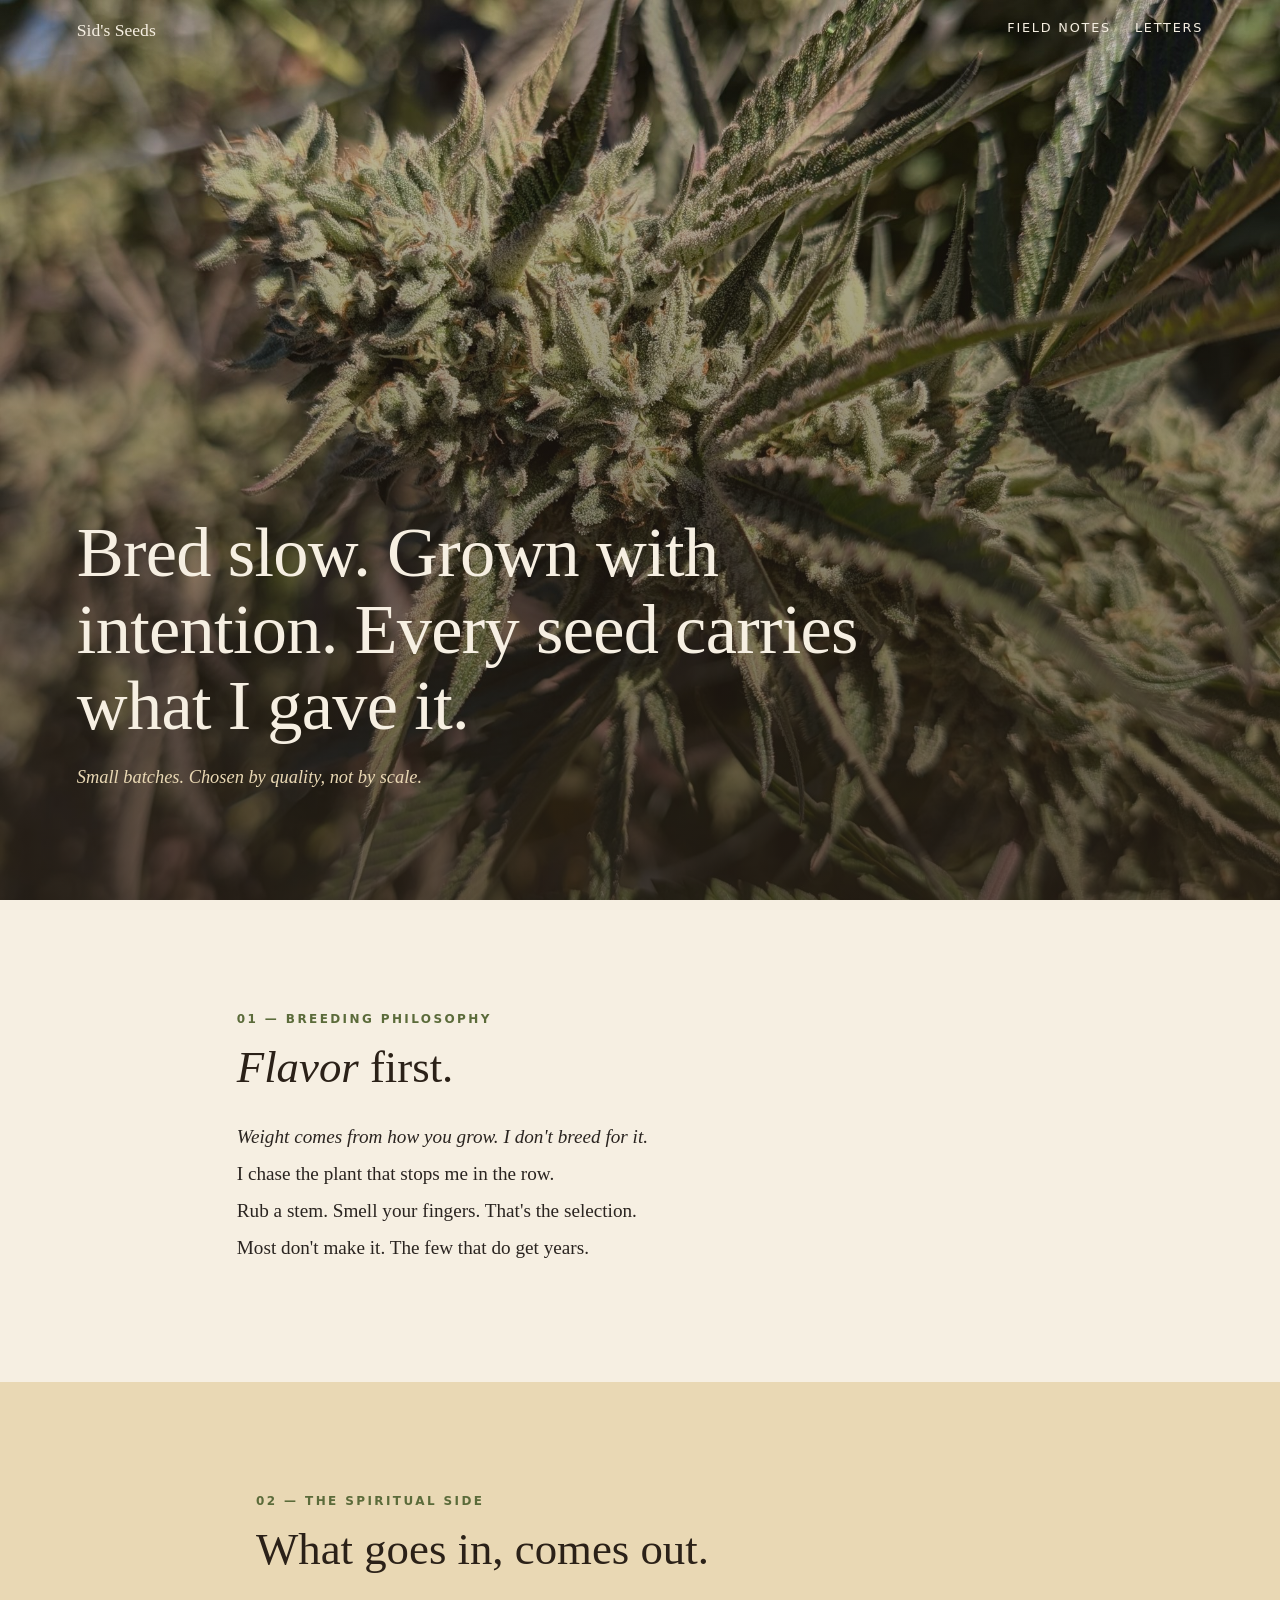
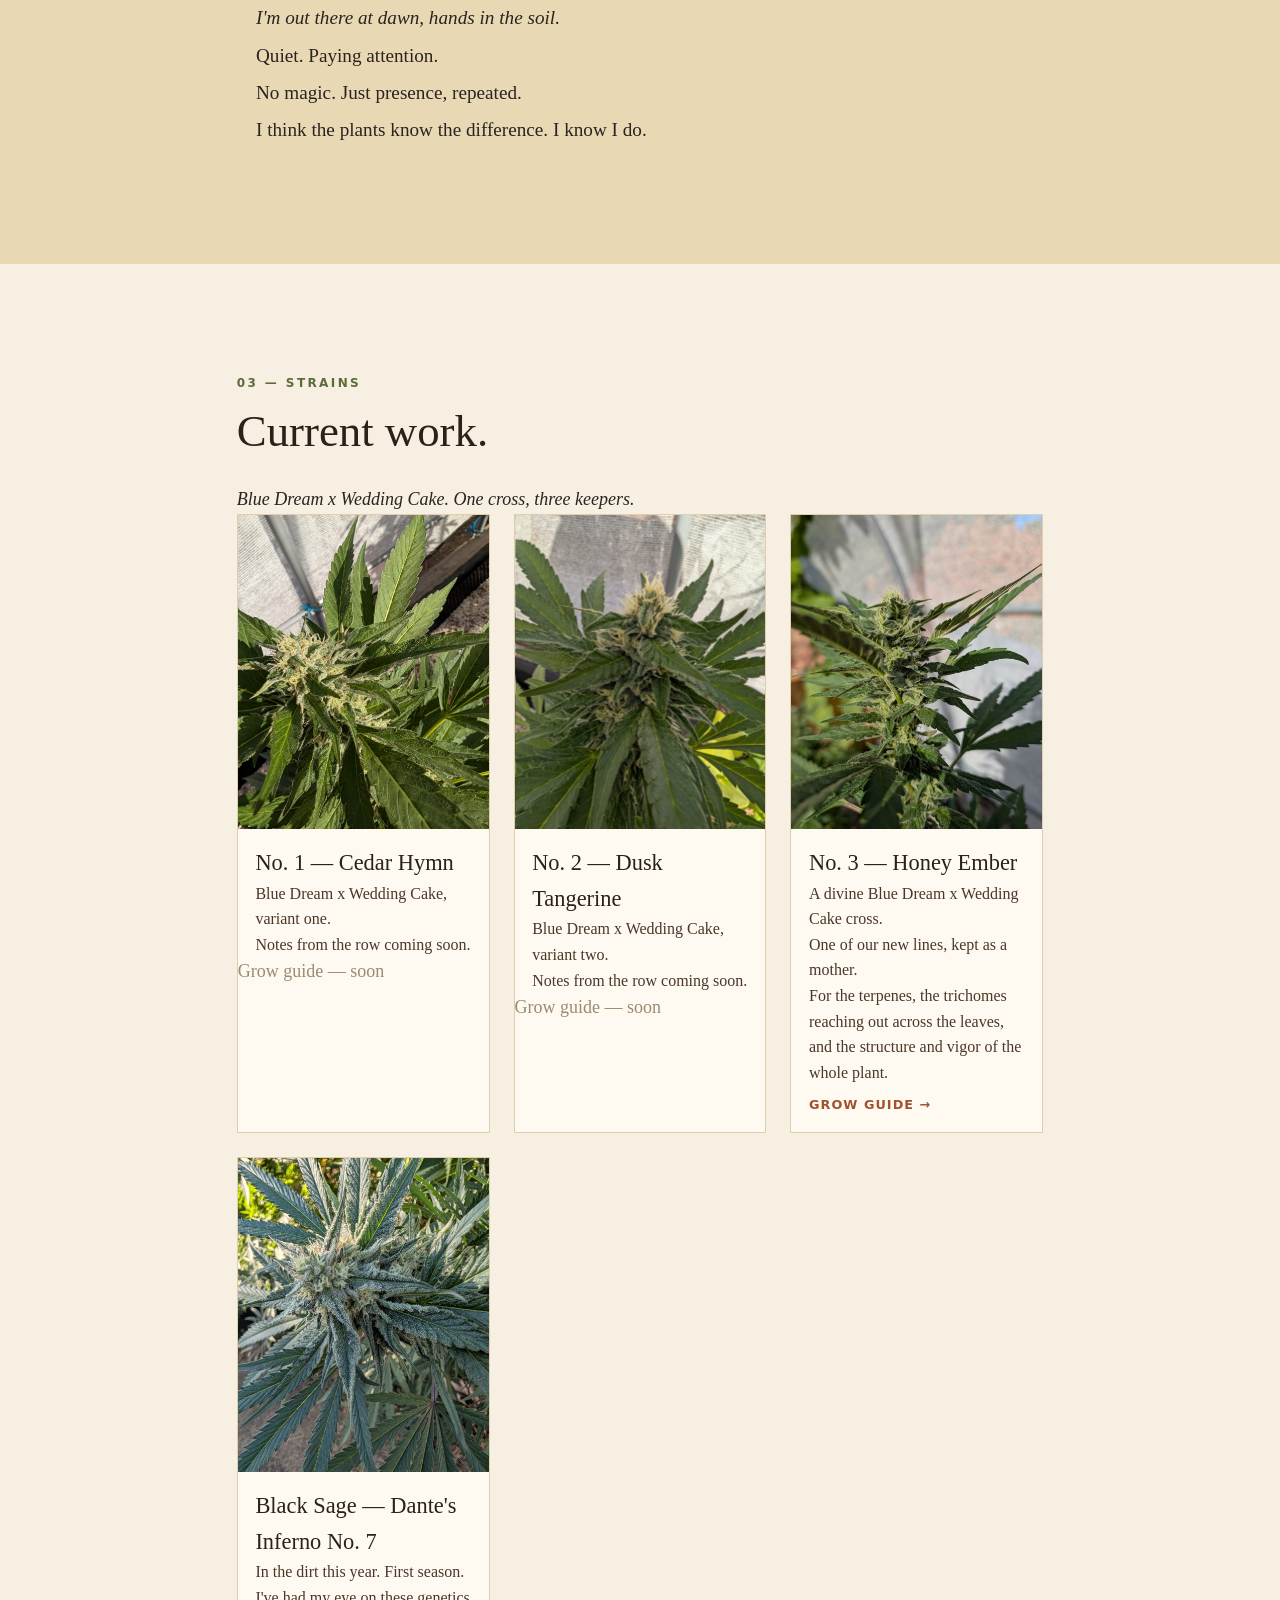
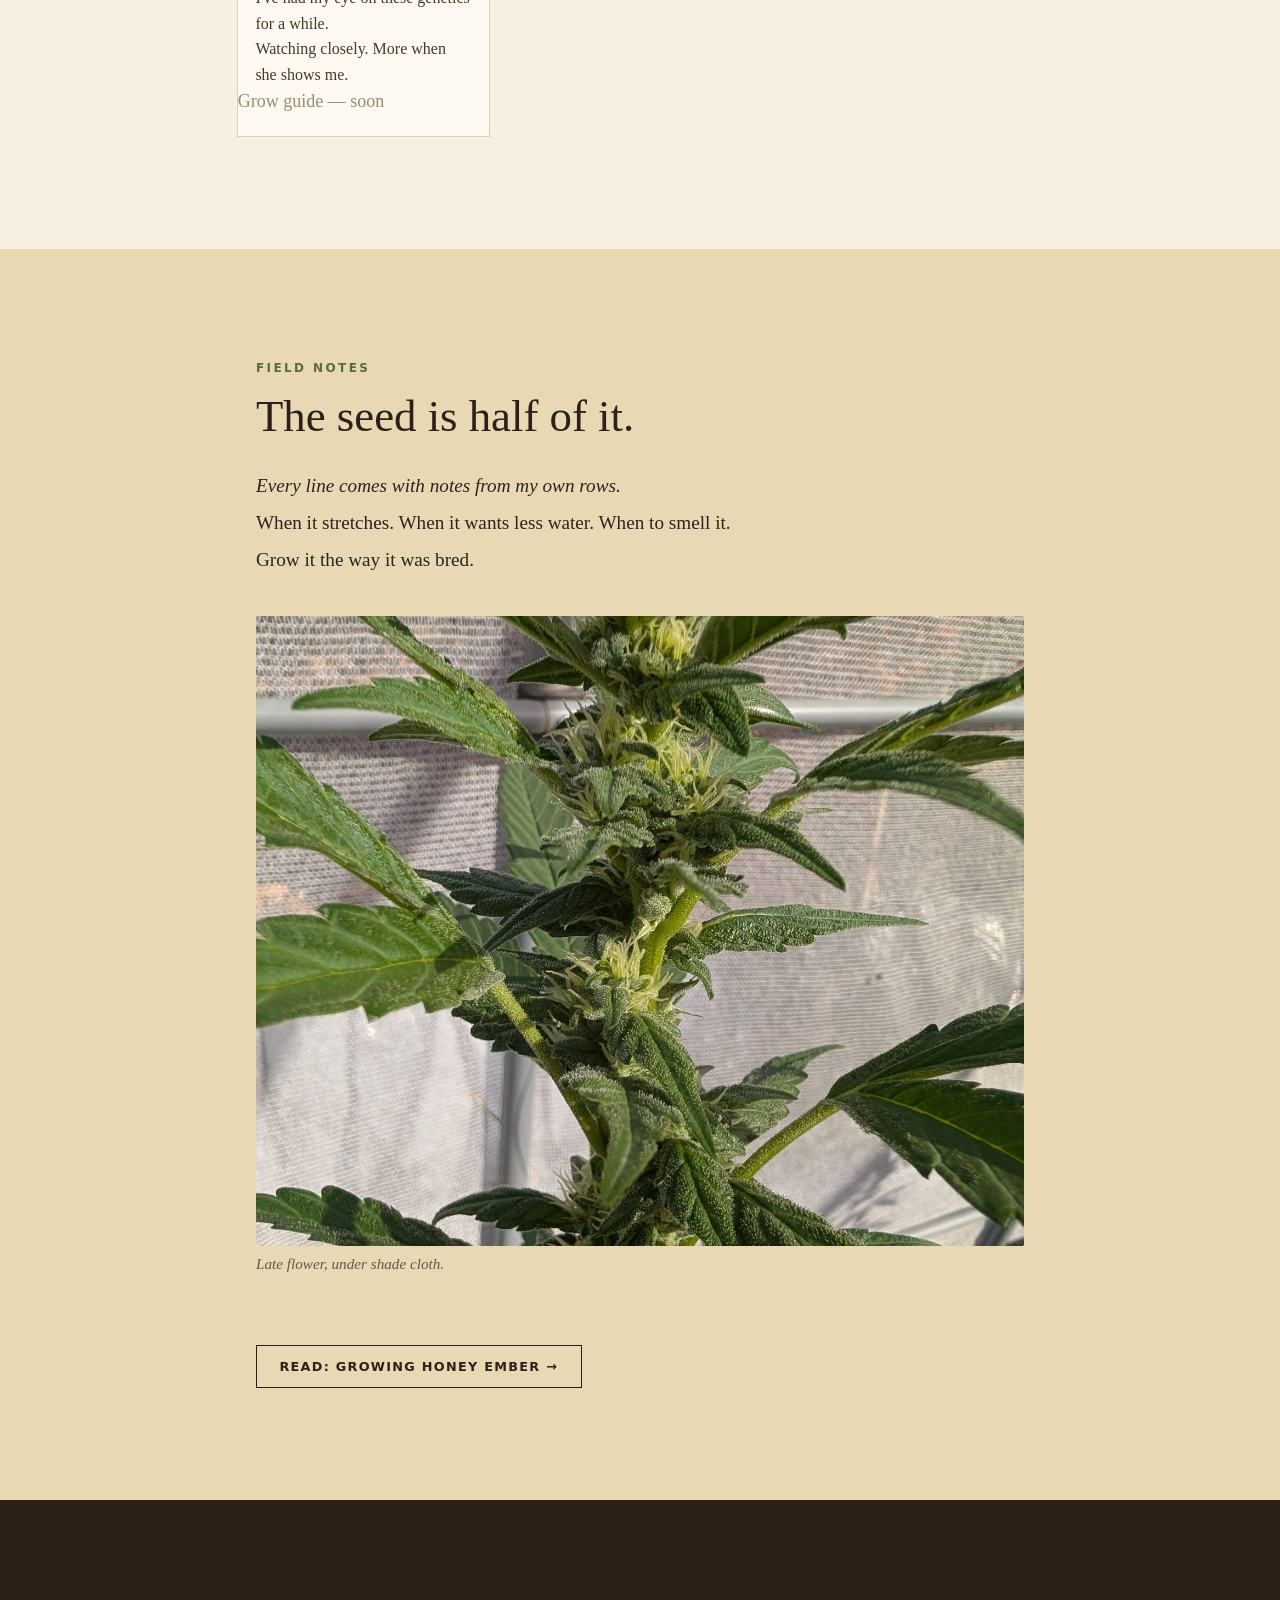
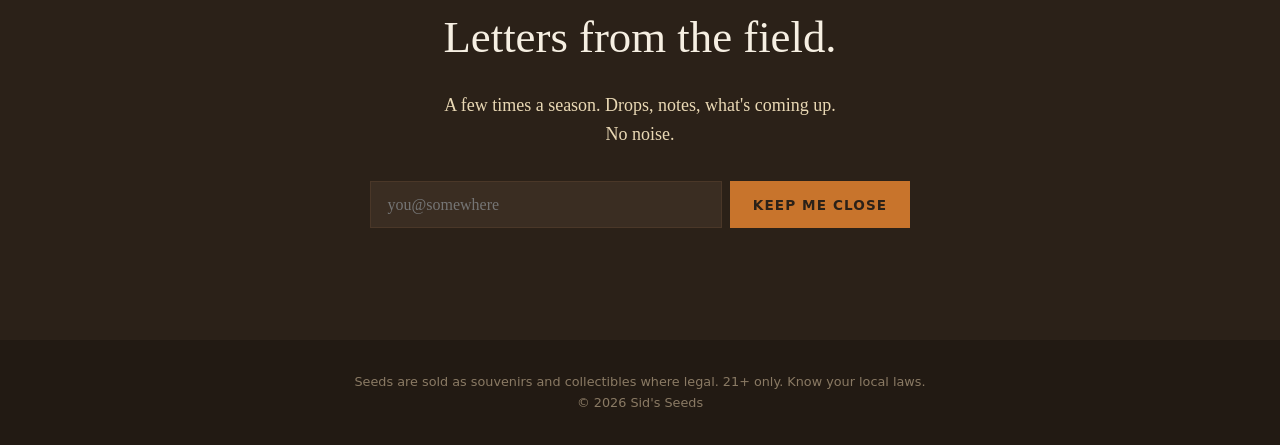
==== commit 8f8c3f54: "Strain lineup update" ====
--- a/index.html
+++ b/index.html
@@ -43,36 +43,37 @@
 <section id="strains" class="section">
   <p class="eyebrow">03 — Strains</p>
   <h2>Current work.</h2>
-  <!-- PLACEHOLDER STRAINS: names, notes, and images below are invented placeholders. Replace with real lines. -->
+  <p class="lines"><em>Blue Dream x Wedding Cake. One cross, three keepers.</em></p>
   <div class="cards">
     <article class="card">
+      <div class="card-img" style="background:url('images/strain-cedar-hymn.jpg') center/cover,linear-gradient(150deg,var(--ember),var(--bark))"></div>
+      <h3>No. 1 — Cedar Hymn</h3>
+      <p>Blue Dream x Wedding Cake, variant one.</p>
+      <p>Notes from the row coming soon.</p>
+      <span class="soon">Grow guide — soon</span>
+    </article>
+    <article class="card">
+      <div class="card-img" style="background:url('images/strain-dusk-tangerine.jpg') center/cover,linear-gradient(150deg,var(--ember),var(--bark))"></div>
+      <h3>No. 2 — Dusk Tangerine</h3>
+      <p>Blue Dream x Wedding Cake, variant two.</p>
+      <p>Notes from the row coming soon.</p>
+      <span class="soon">Grow guide — soon</span>
+    </article>
+    <article class="card">
       <div class="card-img" style="background:url('images/strain-honey-ember.jpg') center/cover,linear-gradient(150deg,var(--ember),var(--bark))"></div>
-      <h3>Honey Ember</h3>
+      <h3>No. 3 — Honey Ember</h3>
       <p>A divine Blue Dream x Wedding Cake cross.</p>
       <p>One of our new lines, kept as a mother.</p>
       <p>For the terpenes, the trichomes reaching out across the leaves, and the structure and vigor of the whole plant.</p>
       <a href="grow/honey-ember.html">Grow guide →</a>
     </article>
     <article class="card">
-      <div class="card-img" style="background:url('images/strain-cedar-hymn.jpg') center/cover,linear-gradient(150deg,var(--ember),var(--bark))"></div>
-      <h3>Cedar Hymn</h3>
-      <p>Split cedar, rain on stone.</p>
-      <p>Slow to finish. Worth it.</p>
-      <a href="#notes" class="soon">Grow guide — soon</a>
-    </article>
-    <article class="card">
-      <div class="card-img" style="background:url('images/strain-dusk-tangerine.jpg') center/cover,linear-gradient(150deg,var(--ember),var(--bark))"></div>
-      <h3>Dusk Tangerine</h3>
-      <p>Peel oil on your thumbs.</p>
-      <p>Bright, then soft.</p>
-      <a href="#notes" class="soon">Grow guide — soon</a>
-    </article>
-    <article class="card">
       <div class="card-img" style="background:url('images/strain-black-sage.jpg') center/cover,linear-gradient(150deg,var(--ember),var(--bark))"></div>
-      <h3>Black Sage</h3>
-      <p>Dried herbs, dark earth.</p>
-      <p>Dense. Patient.</p>
-      <a href="#notes" class="soon">Grow guide — soon</a>
+      <h3>Black Sage — Dante's Inferno No. 7</h3>
+      <p>In the dirt this year. First season.</p>
+      <p>I've had my eye on these genetics for a while.</p>
+      <p>Watching closely. More when she shows me.</p>
+      <span class="soon">Grow guide — soon</span>
     </article>
   </div>
 </section>
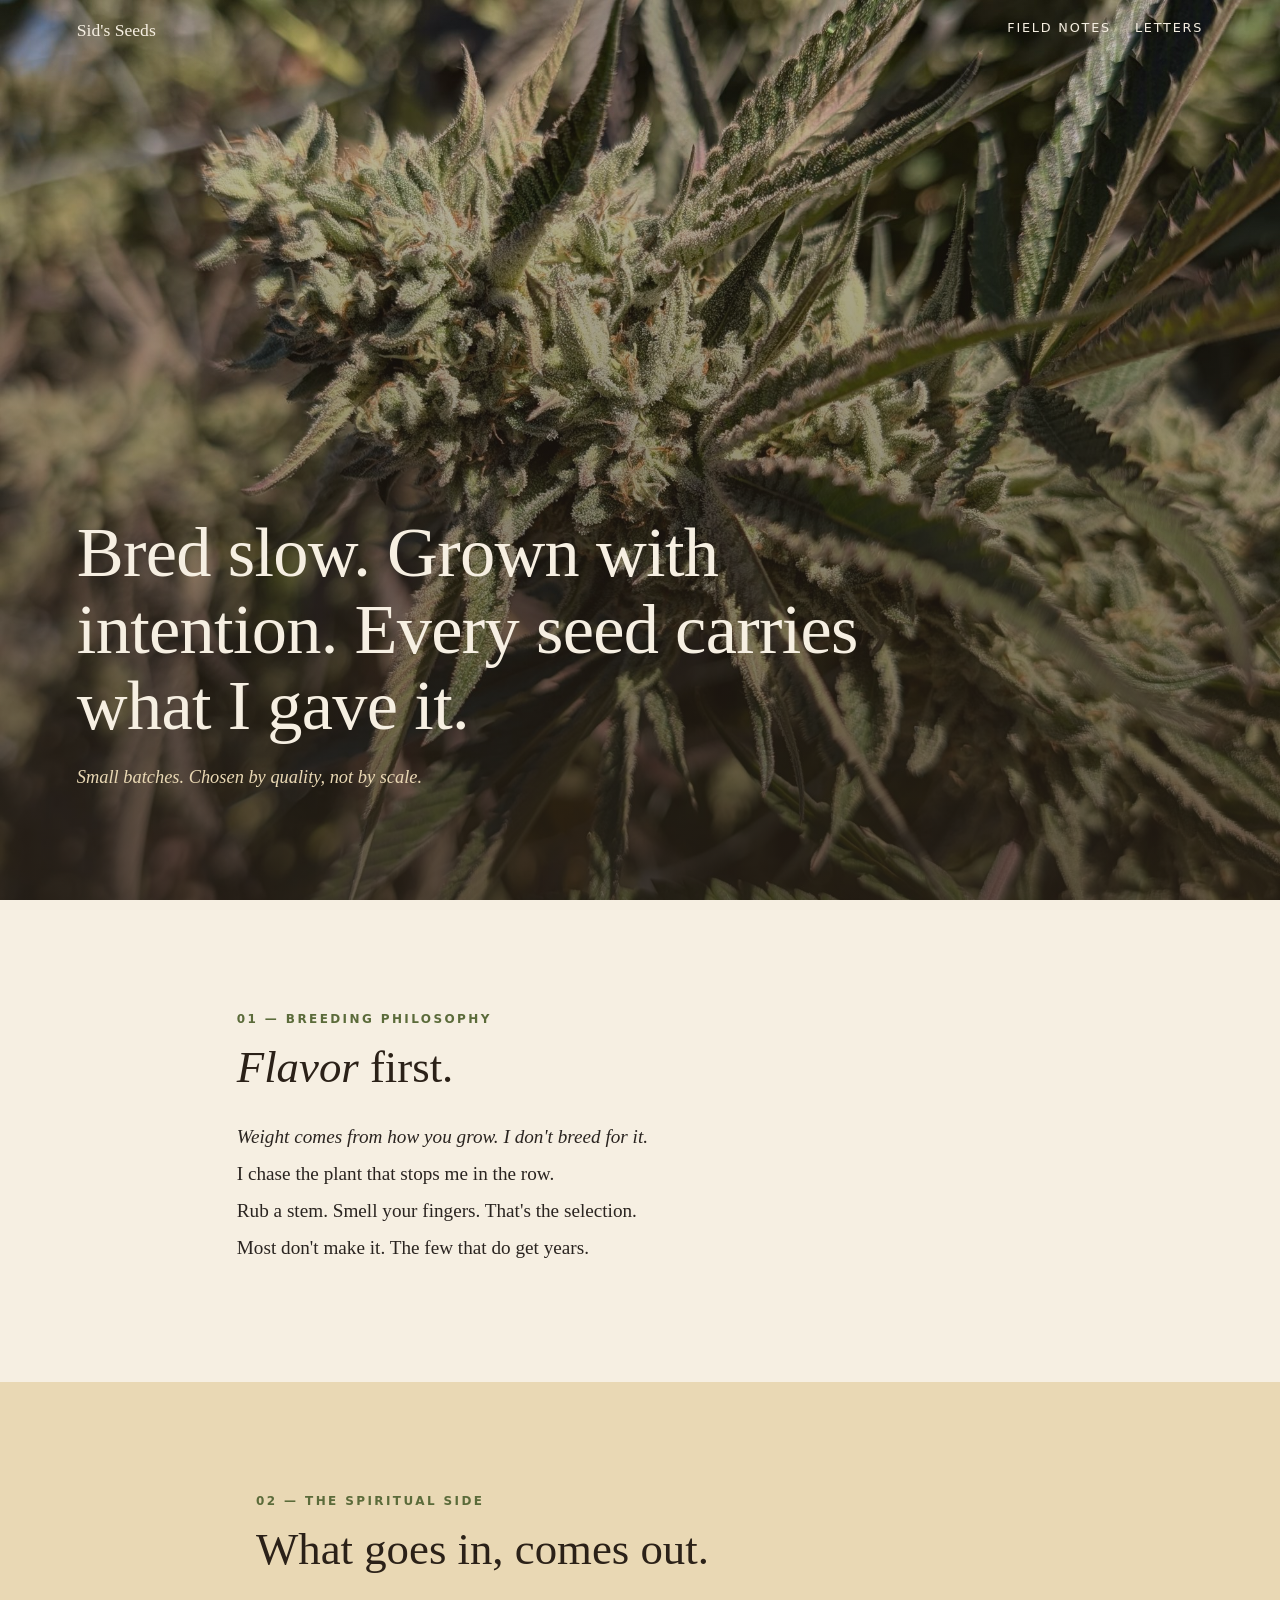
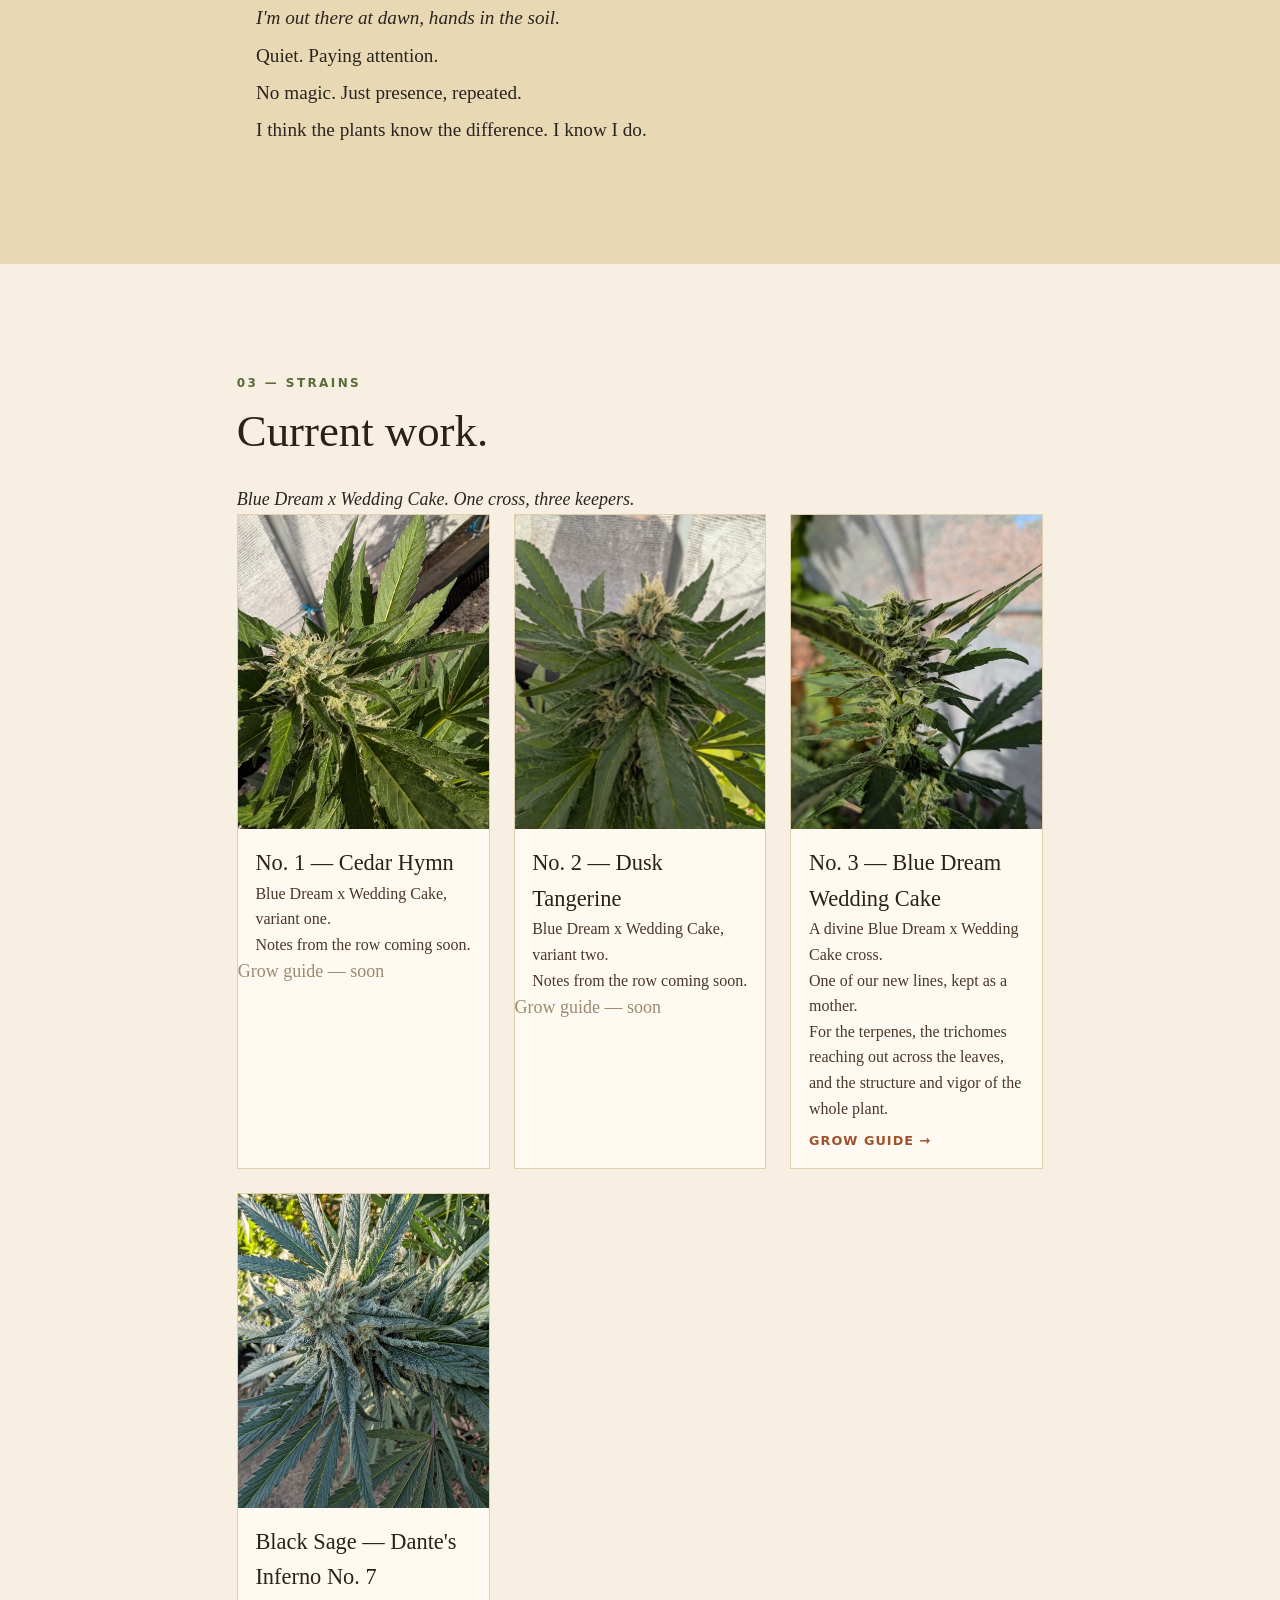
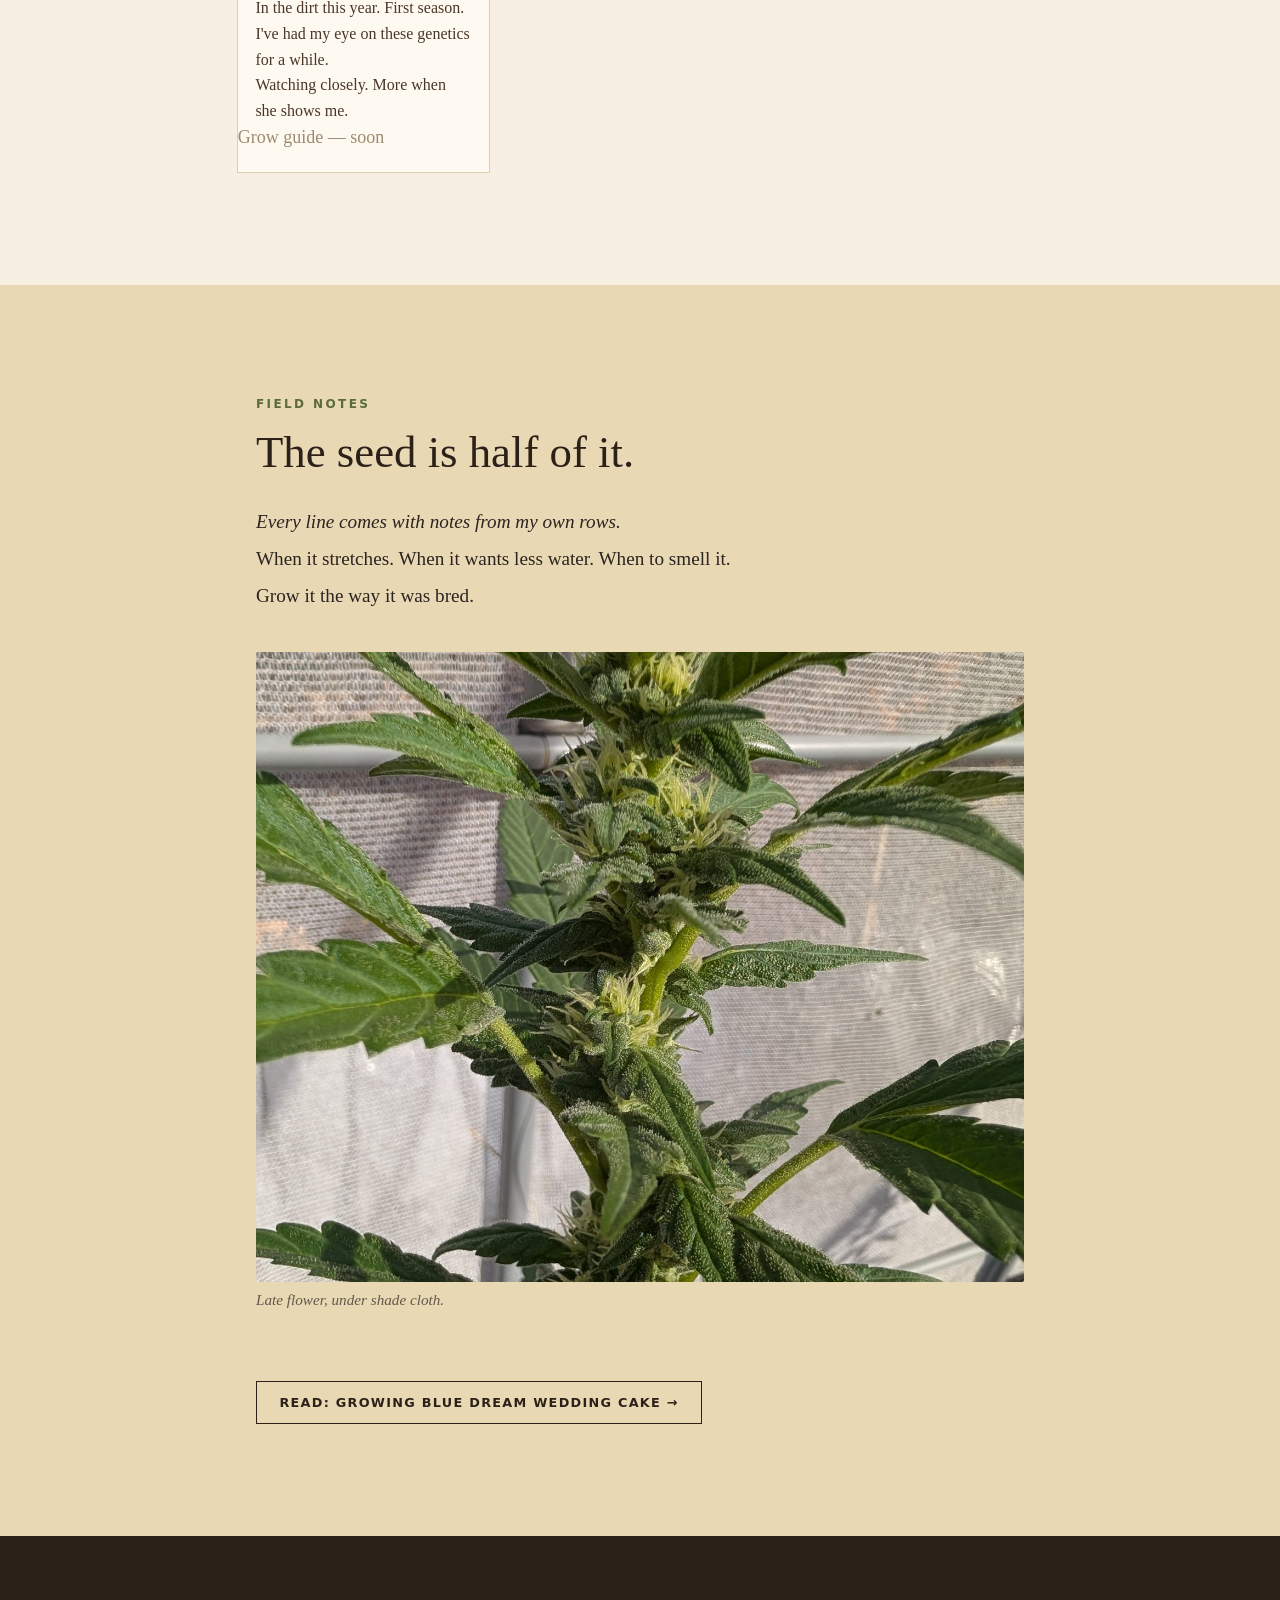
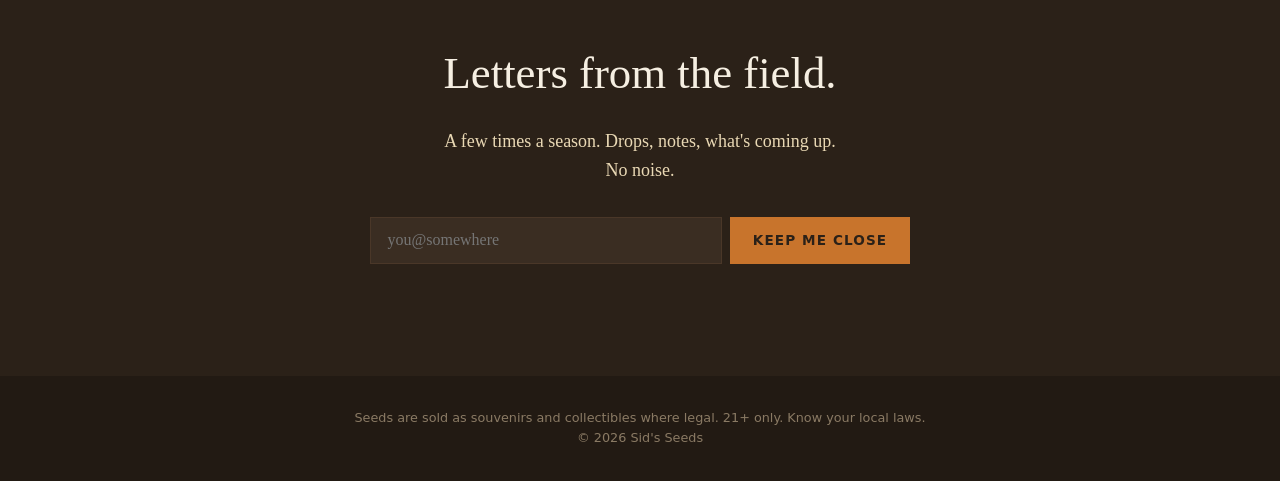
==== commit 761b90e1: "Rename to Blue Dream Wedding Cake" ====
--- a/index.html
+++ b/index.html
@@ -60,12 +60,12 @@
       <span class="soon">Grow guide — soon</span>
     </article>
     <article class="card">
-      <div class="card-img" style="background:url('images/strain-honey-ember.jpg') center/cover,linear-gradient(150deg,var(--ember),var(--bark))"></div>
-      <h3>No. 3 — Honey Ember</h3>
+      <div class="card-img" style="background:url('images/strain-blue-dream-wedding-cake.jpg') center/cover,linear-gradient(150deg,var(--ember),var(--bark))"></div>
+      <h3>No. 3 — Blue Dream Wedding Cake</h3>
       <p>A divine Blue Dream x Wedding Cake cross.</p>
       <p>One of our new lines, kept as a mother.</p>
       <p>For the terpenes, the trichomes reaching out across the leaves, and the structure and vigor of the whole plant.</p>
-      <a href="grow/honey-ember.html">Grow guide →</a>
+      <a href="grow/blue-dream-wedding-cake.html">Grow guide →</a>
     </article>
     <article class="card">
       <div class="card-img" style="background:url('images/strain-black-sage.jpg') center/cover,linear-gradient(150deg,var(--ember),var(--bark))"></div>
@@ -87,7 +87,7 @@
     <p>Grow it the way it was bred.</p>
   </div>
   <figure class="photo"><img src="images/field-notes.jpg" alt="Flowering cannabis plant in the greenhouse" loading="lazy"><figcaption>Late flower, under shade cloth.</figcaption></figure>
-  <p><a class="btn-ghost" href="grow/honey-ember.html">Read: Growing Honey Ember →</a></p>
+  <p><a class="btn-ghost" href="grow/blue-dream-wedding-cake.html">Read: Growing Blue Dream Wedding Cake →</a></p>
 </section>
 
 <section id="list" class="section invite">
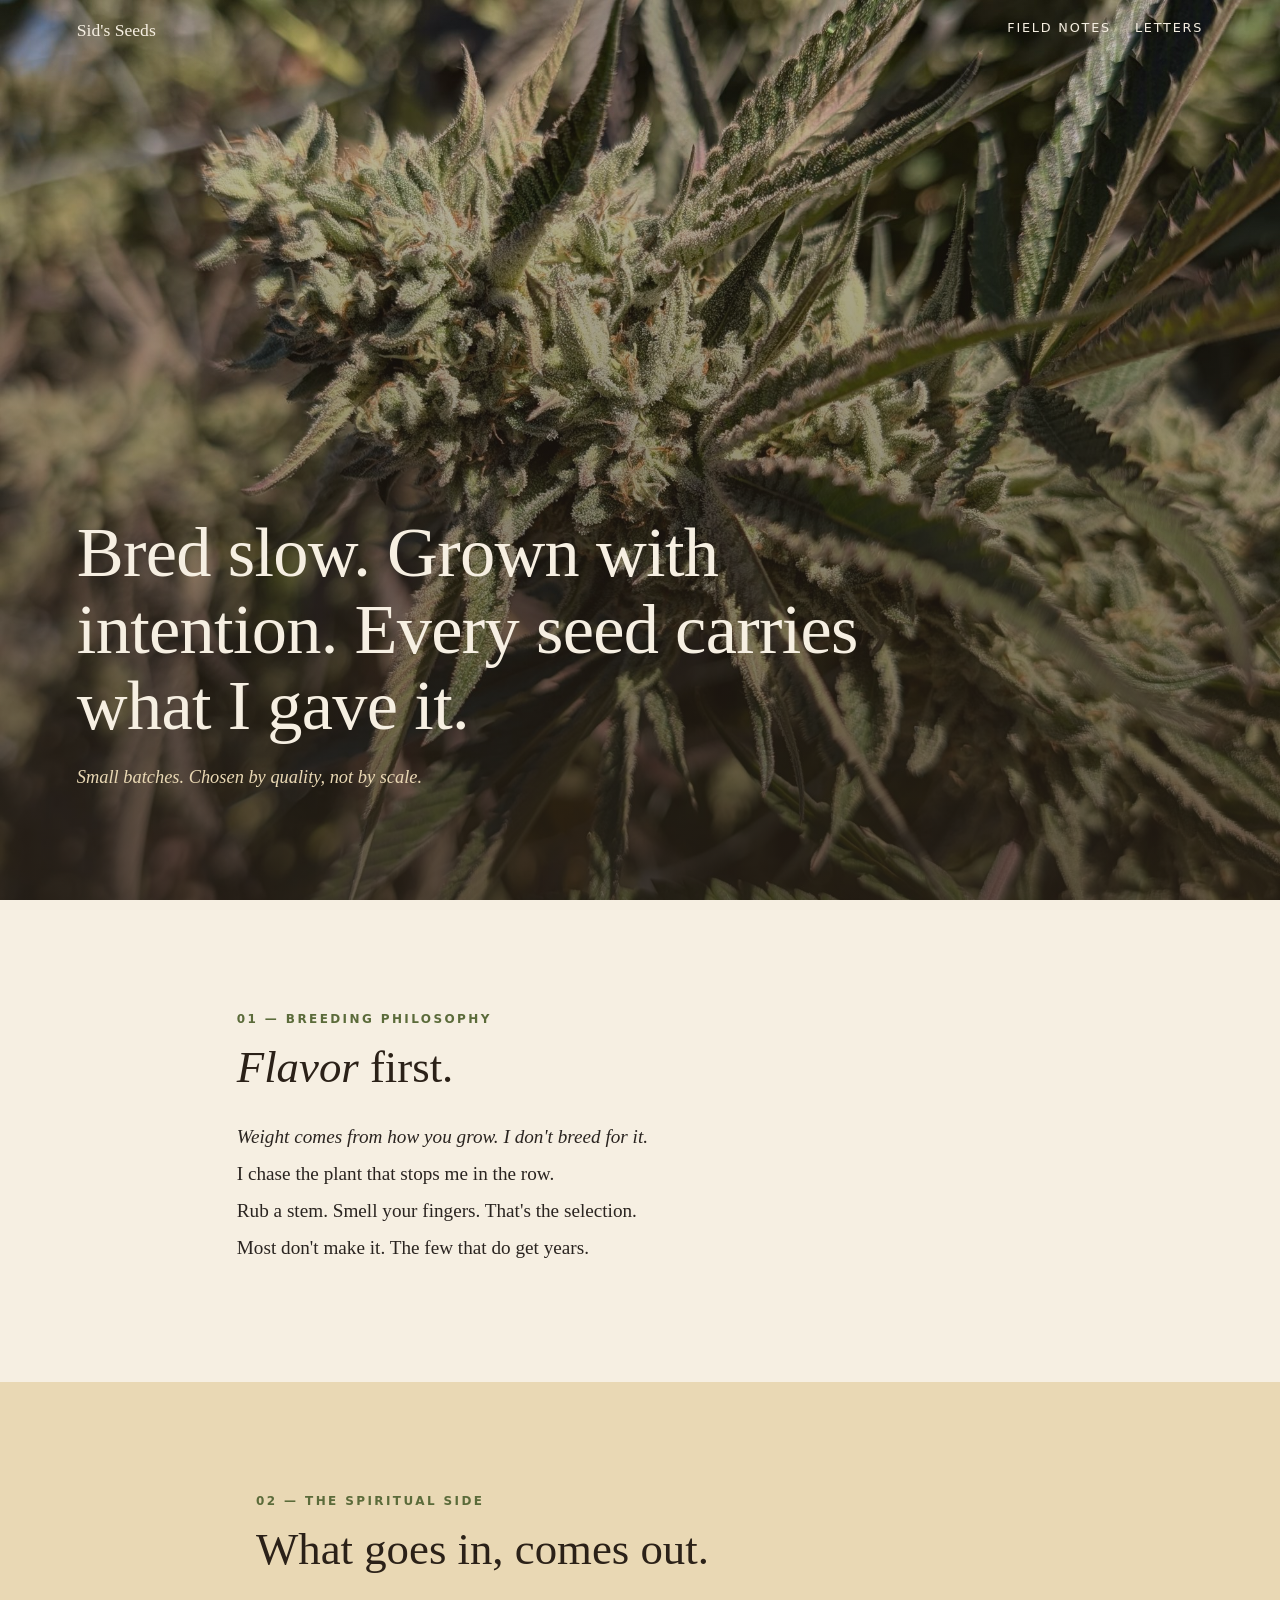
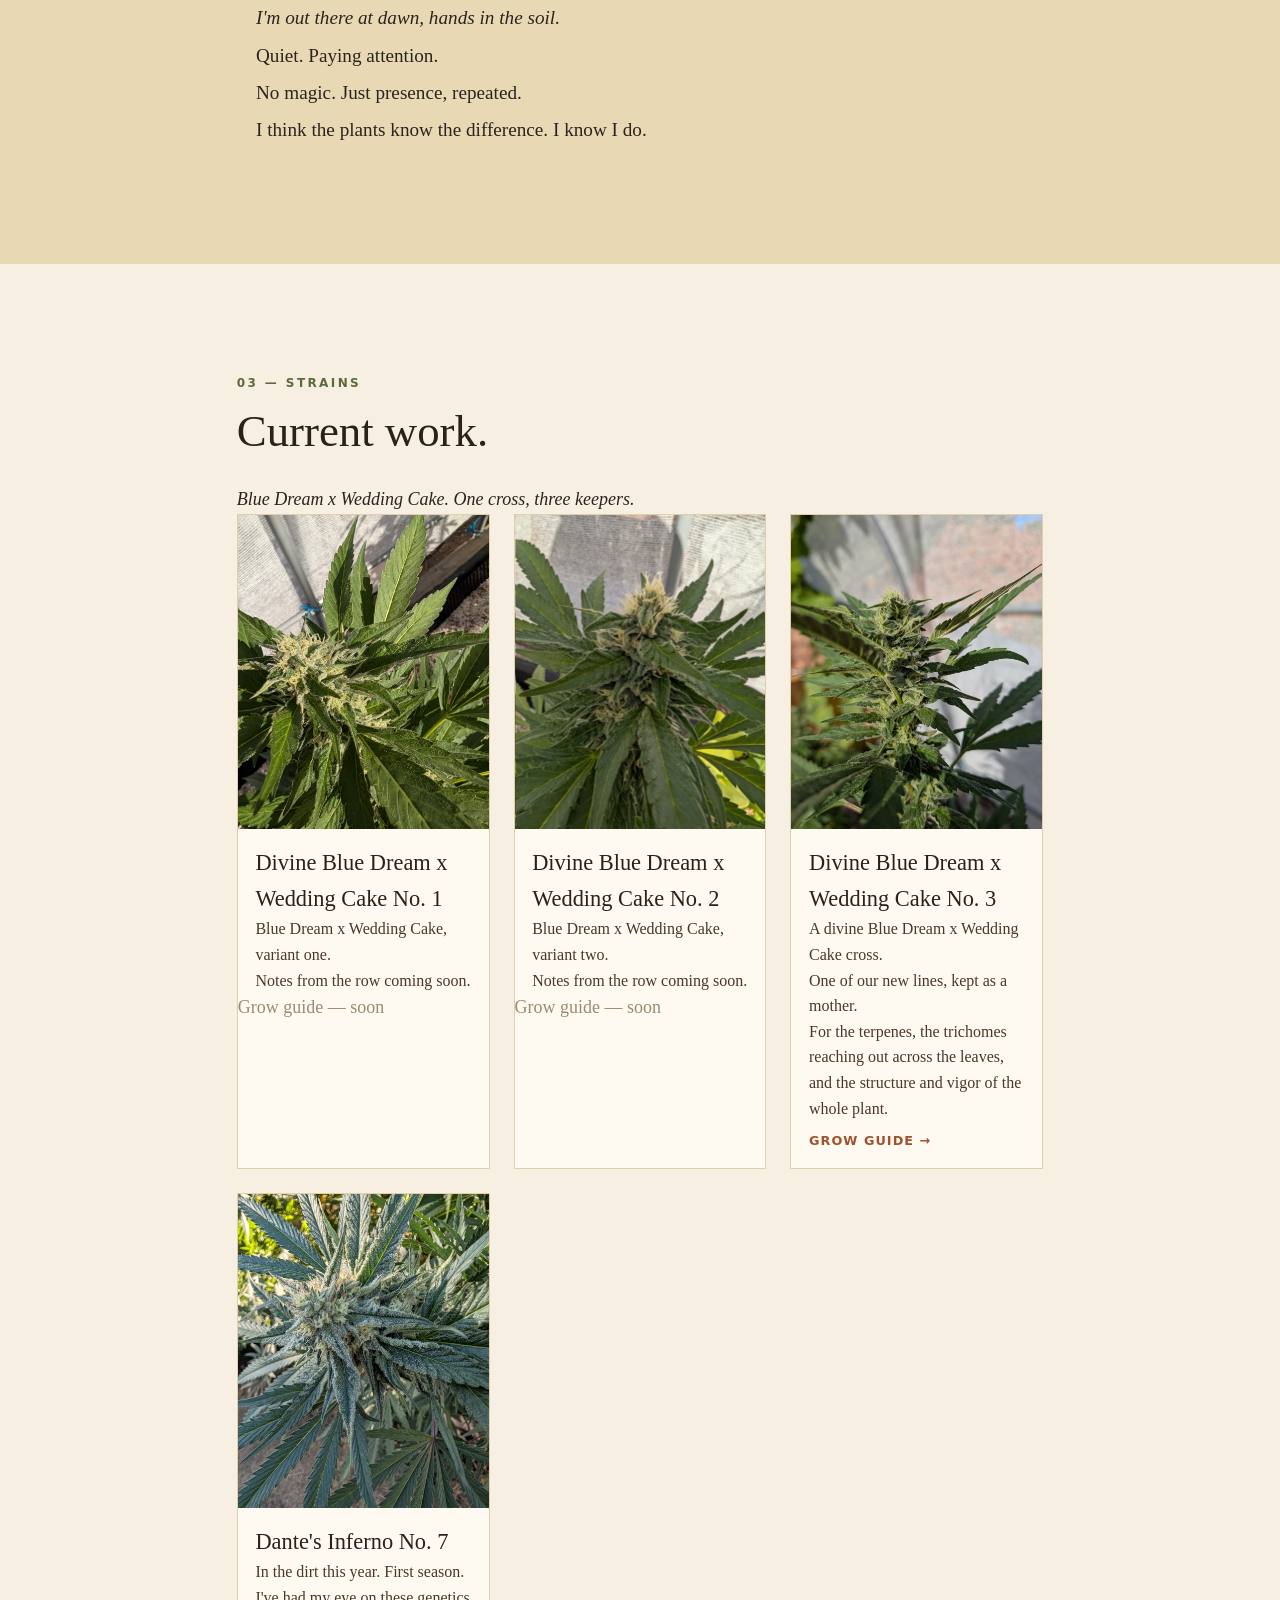
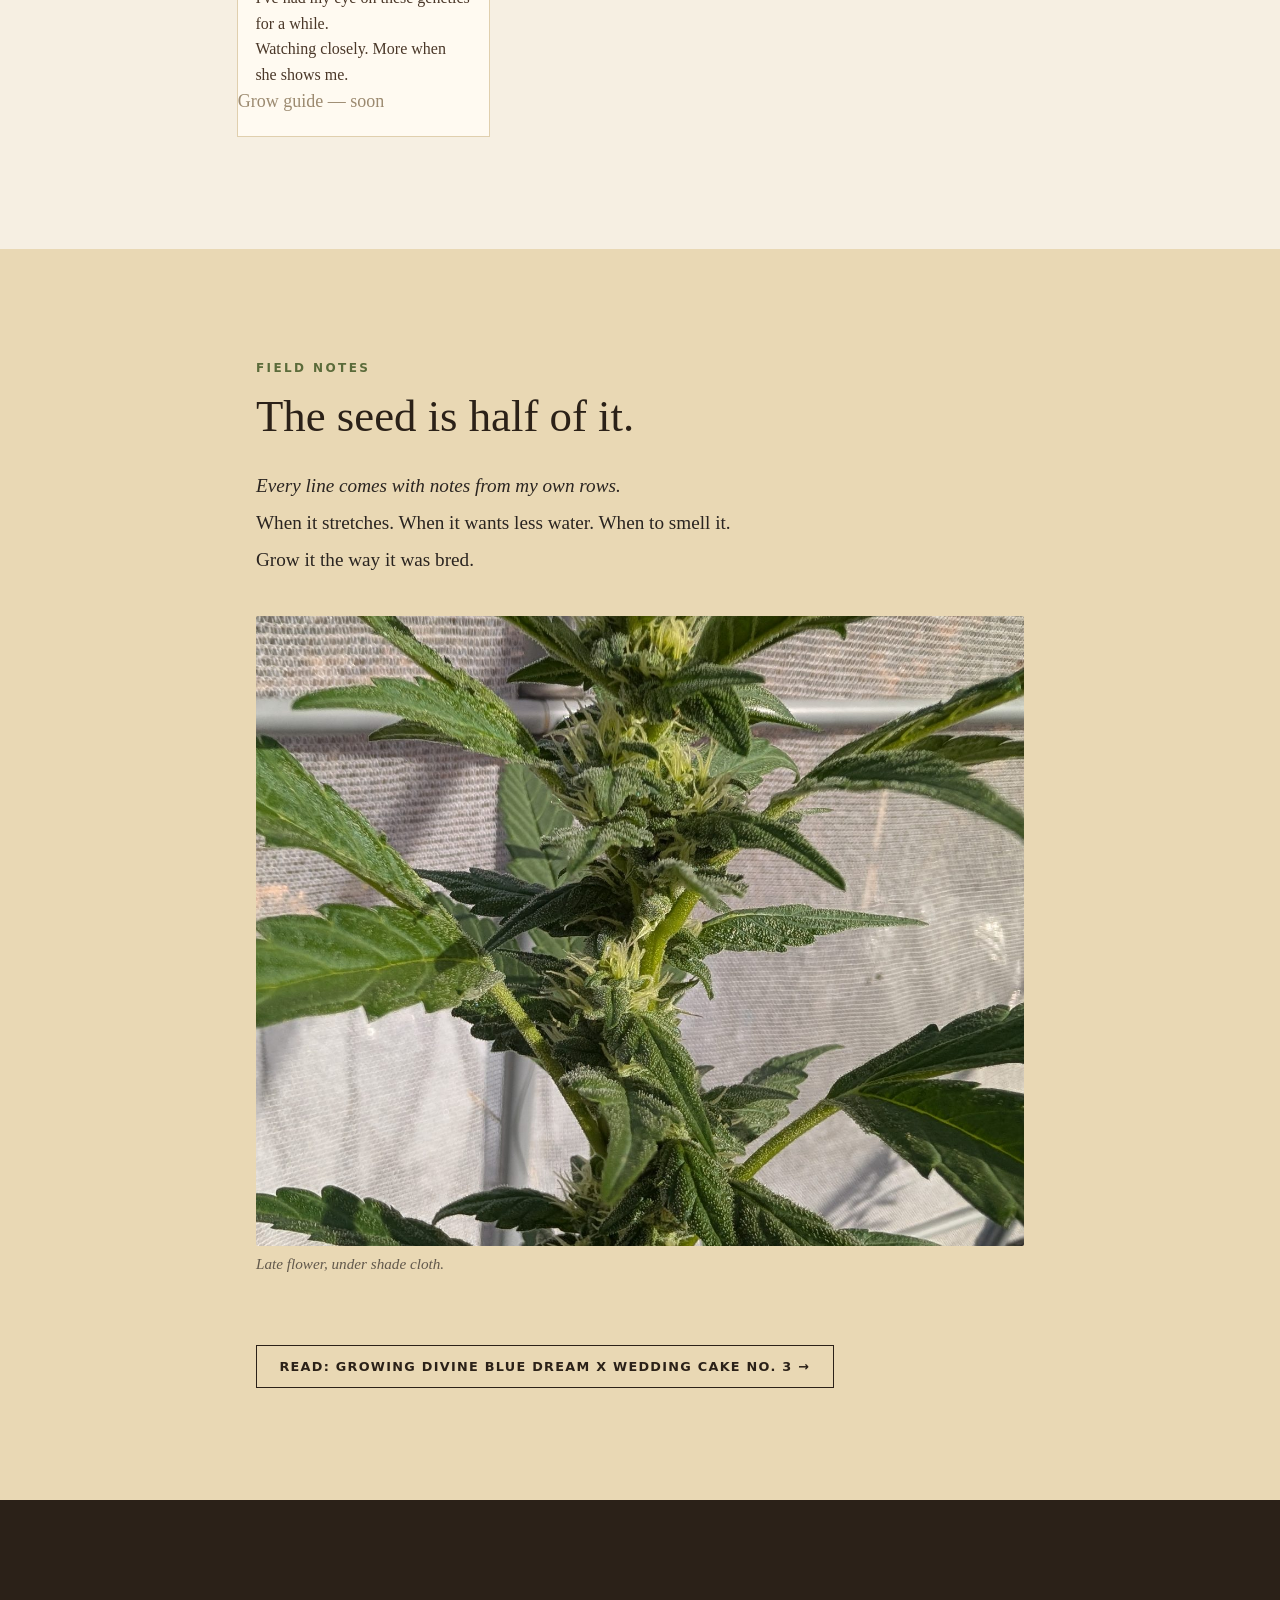
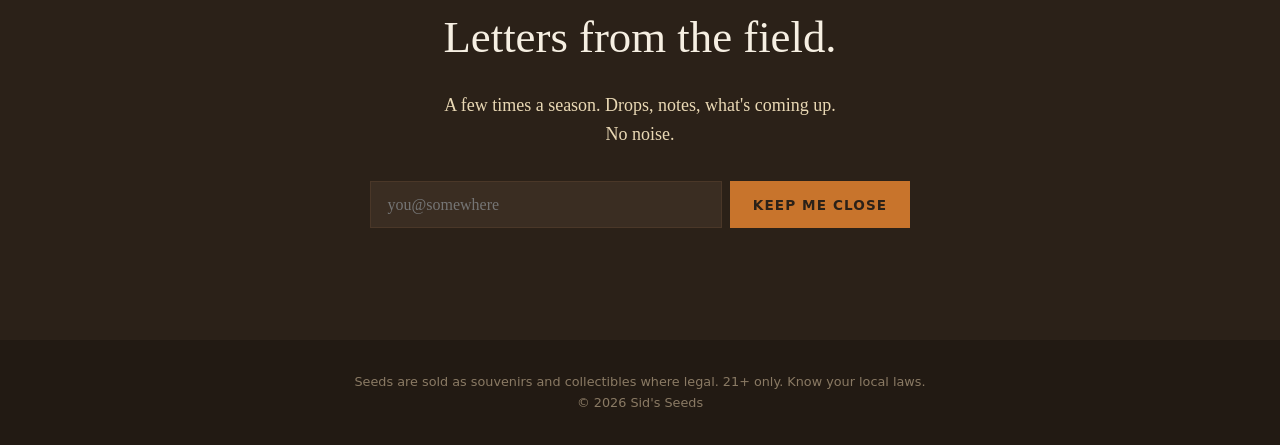
==== commit a9bb078c: "Numbered strain names" ====
--- a/index.html
+++ b/index.html
@@ -47,21 +47,21 @@
   <div class="cards">
     <article class="card">
       <div class="card-img" style="background:url('images/strain-cedar-hymn.jpg') center/cover,linear-gradient(150deg,var(--ember),var(--bark))"></div>
-      <h3>No. 1 — Cedar Hymn</h3>
+      <h3>Divine Blue Dream x Wedding Cake No. 1</h3>
       <p>Blue Dream x Wedding Cake, variant one.</p>
       <p>Notes from the row coming soon.</p>
       <span class="soon">Grow guide — soon</span>
     </article>
     <article class="card">
       <div class="card-img" style="background:url('images/strain-dusk-tangerine.jpg') center/cover,linear-gradient(150deg,var(--ember),var(--bark))"></div>
-      <h3>No. 2 — Dusk Tangerine</h3>
+      <h3>Divine Blue Dream x Wedding Cake No. 2</h3>
       <p>Blue Dream x Wedding Cake, variant two.</p>
       <p>Notes from the row coming soon.</p>
       <span class="soon">Grow guide — soon</span>
     </article>
     <article class="card">
       <div class="card-img" style="background:url('images/strain-blue-dream-wedding-cake.jpg') center/cover,linear-gradient(150deg,var(--ember),var(--bark))"></div>
-      <h3>No. 3 — Blue Dream Wedding Cake</h3>
+      <h3>Divine Blue Dream x Wedding Cake No. 3</h3>
       <p>A divine Blue Dream x Wedding Cake cross.</p>
       <p>One of our new lines, kept as a mother.</p>
       <p>For the terpenes, the trichomes reaching out across the leaves, and the structure and vigor of the whole plant.</p>
@@ -69,7 +69,7 @@
     </article>
     <article class="card">
       <div class="card-img" style="background:url('images/strain-black-sage.jpg') center/cover,linear-gradient(150deg,var(--ember),var(--bark))"></div>
-      <h3>Black Sage — Dante's Inferno No. 7</h3>
+      <h3>Dante's Inferno No. 7</h3>
       <p>In the dirt this year. First season.</p>
       <p>I've had my eye on these genetics for a while.</p>
       <p>Watching closely. More when she shows me.</p>
@@ -87,7 +87,7 @@
     <p>Grow it the way it was bred.</p>
   </div>
   <figure class="photo"><img src="images/field-notes.jpg" alt="Flowering cannabis plant in the greenhouse" loading="lazy"><figcaption>Late flower, under shade cloth.</figcaption></figure>
-  <p><a class="btn-ghost" href="grow/blue-dream-wedding-cake.html">Read: Growing Blue Dream Wedding Cake →</a></p>
+  <p><a class="btn-ghost" href="grow/blue-dream-wedding-cake.html">Read: Growing Divine Blue Dream x Wedding Cake No. 3 →</a></p>
 </section>
 
 <section id="list" class="section invite">
